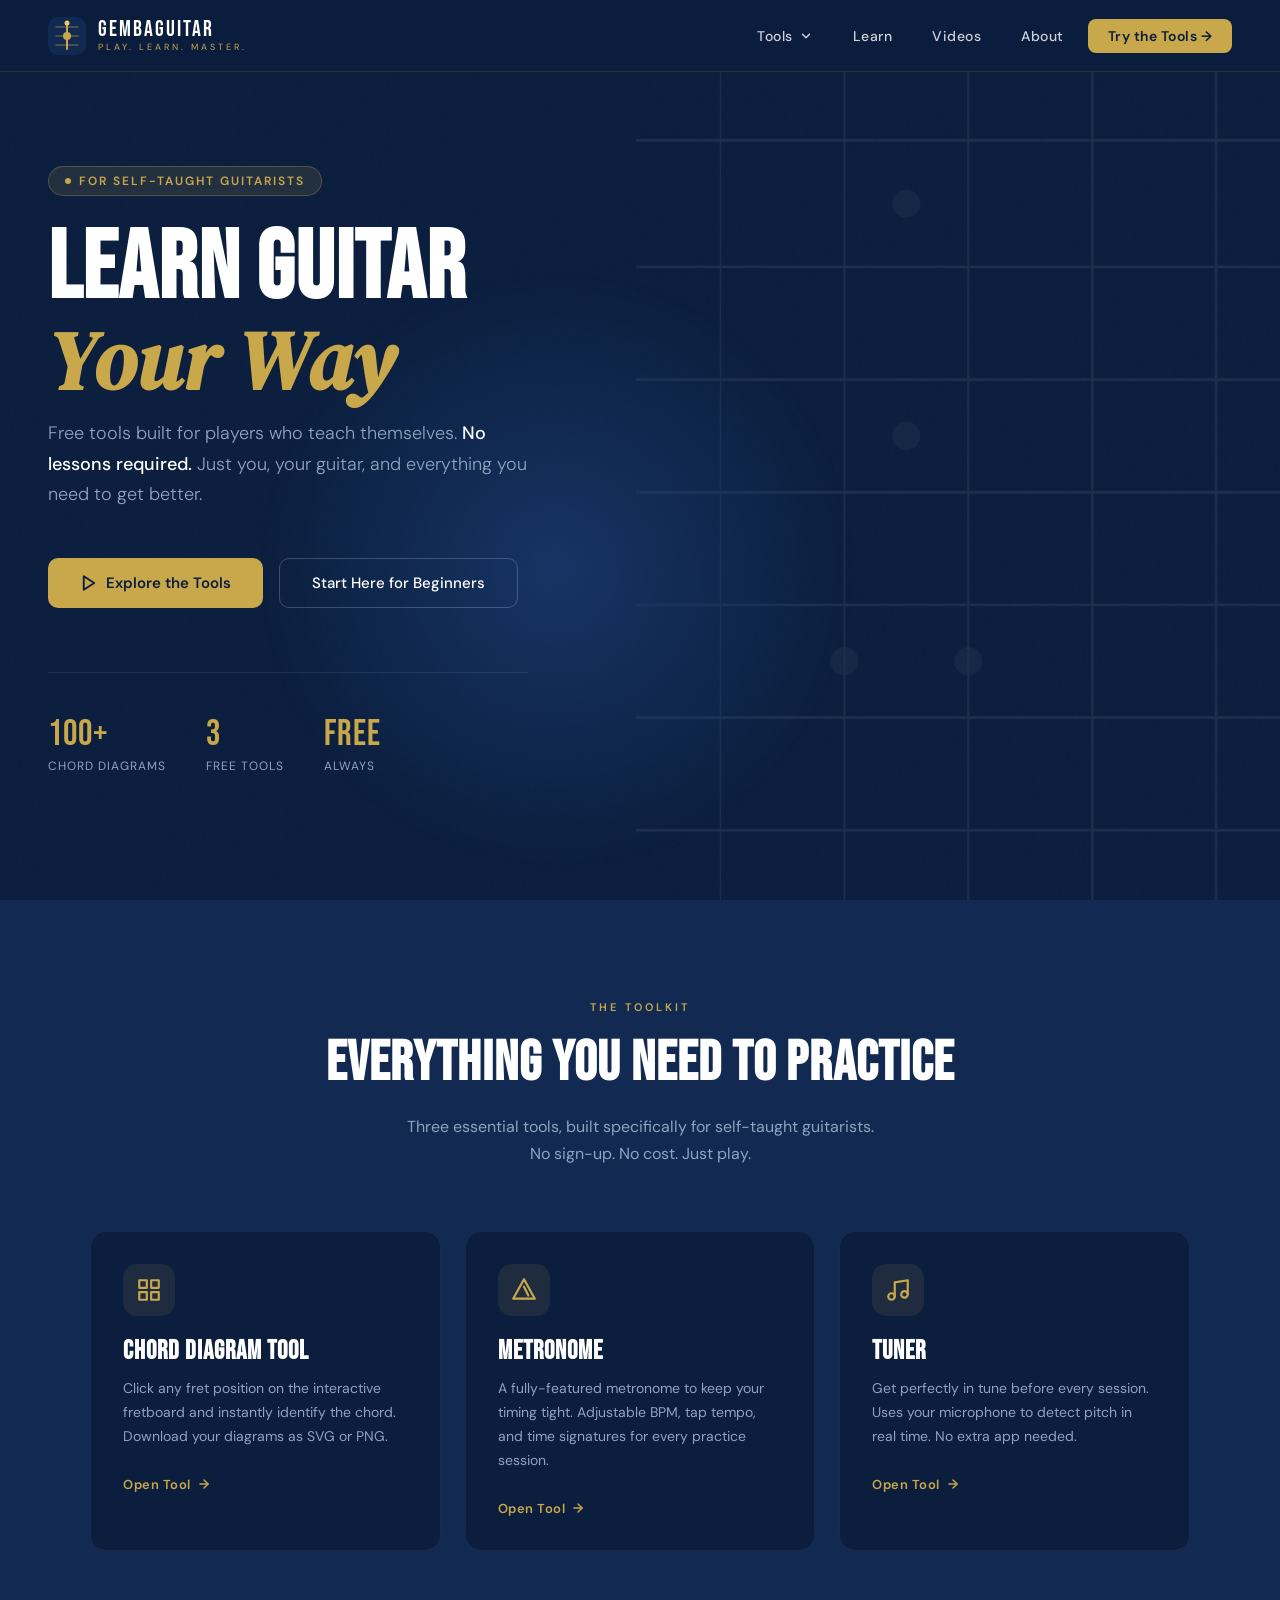
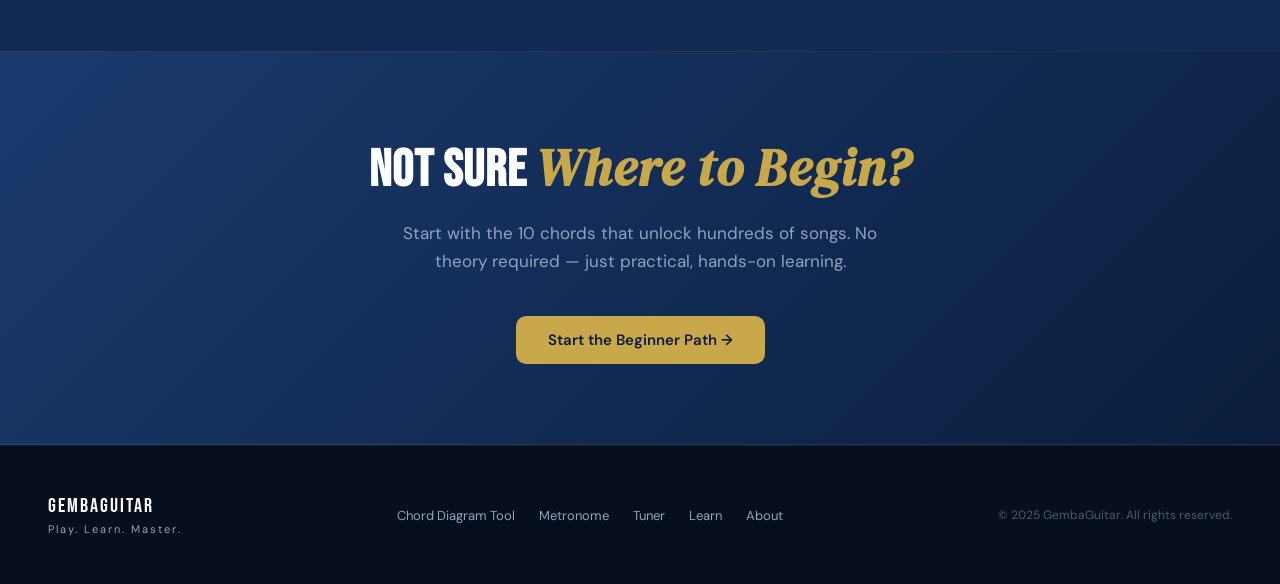
==== index.html @ 7a7f2a83 "replaced chord generator with chord diagram tool verbiage" ====
<!DOCTYPE html>
<html lang="en">
<head>
  <meta charset="UTF-8" />
  <meta name="viewport" content="width=device-width, initial-scale=1.0"/>
  <meta name="description" content="Free guitar tools for self-taught guitarists. Chord diagram identifier, tuner, metronome, and beginner lessons — all free at GembaGuitar."/>
  <meta name="keywords" content="guitar tools, chord diagram, guitar tuner, guitar metronome, learn guitar, beginner guitar"/>
  <meta property="og:title" content="GembaGuitar — Free Tools for Self-Taught Guitarists"/>
  <meta property="og:description" content="Free chord diagram, tuner, and metronome for self-taught guitarists. No sign-up required."/>
  <meta property="og:url" content="https://gembaguitar.com/"/>
  <meta property="og:type" content="website"/>
  <title>GembaGuitar — Tools for Self-Taught Guitarists</title>
  <link href="https://fonts.googleapis.com/css2?family=Bebas+Neue&family=DM+Sans:wght@300;400;500;600&family=DM+Serif+Display:ital@0;1&display=swap" rel="stylesheet"/>
  <style>
    *, *::before, *::after { box-sizing: border-box; margin: 0; padding: 0; }

    :root {
      --navy:       #0b1e3d;
      --navy-mid:   #122a52;
      --navy-light: #1a3a6e;
      --gold:       #c9a84c;
      --gold-light: #e8c96a;
      --cream:      #f5f0e8;
      --white:      #ffffff;
      --muted:      #8fa3bf;
      --font-display: 'Bebas Neue', sans-serif;
      --font-serif:   'DM Serif Display', serif;
      --font-body:    'DM Sans', sans-serif;
    }

    html { scroll-behavior: smooth; }

    body {
      background: var(--navy);
      color: var(--white);
      font-family: var(--font-body);
      overflow-x: hidden;
    }

    /* ── NOISE TEXTURE OVERLAY ── */
    body::before {
      content: '';
      position: fixed;
      inset: 0;
      background-image: url("data:image/svg+xml,%3Csvg viewBox='0 0 256 256' xmlns='http://www.w3.org/2000/svg'%3E%3Cfilter id='noise'%3E%3CfeTurbulence type='fractalNoise' baseFrequency='0.9' numOctaves='4' stitchTiles='stitch'/%3E%3C/filter%3E%3Crect width='100%25' height='100%25' filter='url(%23noise)' opacity='0.04'/%3E%3C/svg%3E");
      pointer-events: none;
      z-index: 0;
      opacity: 0.4;
    }

    /* ── NAVBAR ── */
    nav {
      position: fixed;
      top: 0; left: 0; right: 0;
      z-index: 100;
      display: flex;
      align-items: center;
      justify-content: space-between;
      padding: 0 48px;
      height: 72px;
      background: rgba(11, 30, 61, 0.92);
      backdrop-filter: blur(12px);
      border-bottom: 1px solid rgba(201, 168, 76, 0.15);
    }

    .logo {
      display: flex;
      align-items: center;
      gap: 12px;
      text-decoration: none;
    }

    /* SVG LOGO MARK — tuning fork + string */
    .logo-mark {
      width: 38px;
      height: 38px;
      flex-shrink: 0;
    }

    .logo-text {
      display: flex;
      flex-direction: column;
      line-height: 1;
    }

    .logo-text span:first-child {
      font-family: var(--font-display);
      font-size: 22px;
      letter-spacing: 2px;
      color: var(--white);
    }

    .logo-text span:last-child {
      font-family: var(--font-body);
      font-size: 9px;
      letter-spacing: 3px;
      text-transform: uppercase;
      color: var(--gold);
      margin-top: 2px;
    }

    .nav-links {
      display: flex;
      align-items: center;
      gap: 8px;
      list-style: none;
    }

    .nav-links > li {
      position: relative;
    }

    .nav-links > li > a,
    .nav-links > li > button {
      background: none;
      border: none;
      color: rgba(255,255,255,0.8);
      font-family: var(--font-body);
      font-size: 14px;
      font-weight: 500;
      letter-spacing: 0.5px;
      padding: 8px 16px;
      cursor: pointer;
      text-decoration: none;
      display: flex;
      align-items: center;
      gap: 6px;
      border-radius: 6px;
      transition: color 0.2s, background 0.2s;
    }

    .nav-links > li > a:hover,
    .nav-links > li > button:hover {
      color: var(--white);
      background: rgba(255,255,255,0.06);
    }

    .nav-links > li > button .chevron {
      width: 14px;
      height: 14px;
      transition: transform 0.2s;
    }

    .nav-links > li:hover > button .chevron {
      transform: rotate(180deg);
    }

    /* DROPDOWN */
    .dropdown {
      position: absolute;
      top: calc(100% + 8px);
      left: 50%;
      transform: translateX(-50%);
      background: var(--navy-mid);
      border: 1px solid rgba(201, 168, 76, 0.2);
      border-radius: 12px;
      padding: 8px;
      min-width: 200px;
      opacity: 0;
      pointer-events: none;
      transform: translateX(-50%) translateY(-8px);
      transition: opacity 0.2s, transform 0.2s;
      box-shadow: 0 20px 40px rgba(0,0,0,0.4);
    }

    .nav-links > li:hover .dropdown {
      opacity: 1;
      pointer-events: all;
      transform: translateX(-50%) translateY(0);
    }

    .dropdown a {
      display: flex;
      align-items: center;
      gap: 12px;
      padding: 10px 14px;
      color: rgba(255,255,255,0.75);
      text-decoration: none;
      font-size: 14px;
      border-radius: 8px;
      transition: background 0.15s, color 0.15s;
    }

    .dropdown a:hover {
      background: rgba(201, 168, 76, 0.1);
      color: var(--gold-light);
    }

    .dropdown-icon {
      width: 32px;
      height: 32px;
      background: rgba(201, 168, 76, 0.12);
      border-radius: 8px;
      display: flex;
      align-items: center;
      justify-content: center;
      flex-shrink: 0;
    }

    .dropdown-icon svg {
      width: 16px;
      height: 16px;
      stroke: var(--gold);
    }

    .dropdown-label {
      display: flex;
      flex-direction: column;
    }

    .dropdown-label strong {
      font-weight: 600;
      color: var(--white);
      font-size: 13px;
    }

    .dropdown-label span {
      font-size: 11px;
      color: var(--muted);
      margin-top: 1px;
    }

    .nav-cta {
      background: var(--gold) !important;
      color: var(--navy) !important;
      font-weight: 600 !important;
      padding: 8px 20px !important;
      border-radius: 8px !important;
      border: none;
      transition: background 0.2s !important;
    }

    .nav-cta:hover {
      background: var(--gold-light) !important;
    }

    /* HAMBURGER */
    .hamburger {
      display: none;
      flex-direction: column;
      gap: 5px;
      background: none;
      border: none;
      cursor: pointer;
      padding: 8px;
    }

    .hamburger span {
      display: block;
      width: 24px;
      height: 2px;
      background: var(--white);
      border-radius: 2px;
      transition: 0.3s;
    }

    /* ── HERO ── */
    .hero {
      position: relative;
      min-height: 100vh;
      display: flex;
      align-items: center;
      padding: 120px 48px 80px;
      overflow: hidden;
    }

    /* Background guitar fretboard graphic */
    .hero-bg {
      position: absolute;
      right: -60px;
      top: 50%;
      transform: translateY(-50%);
      width: 55%;
      opacity: 0.07;
      pointer-events: none;
    }

    /* Radial glow */
    .hero::after {
      content: '';
      position: absolute;
      top: 30%;
      left: 20%;
      width: 600px;
      height: 600px;
      background: radial-gradient(circle, rgba(26,58,110,0.8) 0%, transparent 70%);
      pointer-events: none;
    }

    .hero-content {
      position: relative;
      z-index: 1;
      max-width: 680px;
    }

    .hero-eyebrow {
      display: inline-flex;
      align-items: center;
      gap: 8px;
      background: rgba(201, 168, 76, 0.12);
      border: 1px solid rgba(201, 168, 76, 0.3);
      border-radius: 100px;
      padding: 6px 16px;
      font-size: 12px;
      font-weight: 600;
      letter-spacing: 2px;
      text-transform: uppercase;
      color: var(--gold);
      margin-bottom: 28px;
      animation: fadeUp 0.6s ease both;
    }

    .hero-eyebrow::before {
      content: '';
      width: 6px;
      height: 6px;
      background: var(--gold);
      border-radius: 50%;
    }

    .hero-title {
      font-family: var(--font-display);
      font-size: clamp(56px, 8vw, 96px);
      line-height: 0.95;
      letter-spacing: 1px;
      color: var(--white);
      margin-bottom: 12px;
      animation: fadeUp 0.6s ease 0.1s both;
    }

    .hero-title em {
      font-family: var(--font-serif);
      font-style: italic;
      color: var(--gold);
      font-size: 0.85em;
    }

    .hero-subtitle {
      font-size: 18px;
      line-height: 1.7;
      color: var(--muted);
      max-width: 480px;
      margin-bottom: 48px;
      font-weight: 300;
      animation: fadeUp 0.6s ease 0.2s both;
    }

    .hero-subtitle strong {
      color: var(--white);
      font-weight: 500;
    }

    .hero-actions {
      display: flex;
      gap: 16px;
      flex-wrap: wrap;
      animation: fadeUp 0.6s ease 0.3s both;
    }

    .btn-primary {
      background: var(--gold);
      color: var(--navy);
      font-family: var(--font-body);
      font-size: 15px;
      font-weight: 600;
      padding: 14px 32px;
      border-radius: 10px;
      border: none;
      cursor: pointer;
      text-decoration: none;
      display: inline-flex;
      align-items: center;
      gap: 8px;
      transition: background 0.2s, transform 0.2s;
    }

    .btn-primary:hover {
      background: var(--gold-light);
      transform: translateY(-2px);
    }

    .btn-secondary {
      background: transparent;
      color: var(--white);
      font-family: var(--font-body);
      font-size: 15px;
      font-weight: 500;
      padding: 14px 32px;
      border-radius: 10px;
      border: 1px solid rgba(255,255,255,0.2);
      cursor: pointer;
      text-decoration: none;
      display: inline-flex;
      align-items: center;
      gap: 8px;
      transition: border-color 0.2s, background 0.2s, transform 0.2s;
    }

    .btn-secondary:hover {
      border-color: rgba(255,255,255,0.5);
      background: rgba(255,255,255,0.05);
      transform: translateY(-2px);
    }

    /* HERO STATS */
    .hero-stats {
      display: flex;
      gap: 40px;
      margin-top: 64px;
      padding-top: 40px;
      border-top: 1px solid rgba(255,255,255,0.08);
      animation: fadeUp 0.6s ease 0.4s both;
    }

    .stat {
      display: flex;
      flex-direction: column;
    }

    .stat-number {
      font-family: var(--font-display);
      font-size: 36px;
      color: var(--gold);
      letter-spacing: 1px;
    }

    .stat-label {
      font-size: 12px;
      color: var(--muted);
      letter-spacing: 1px;
      text-transform: uppercase;
      margin-top: 2px;
    }

    /* ── TOOLS SECTION ── */
    .tools-section {
      position: relative;
      z-index: 1;
      padding: 100px 48px;
      background: var(--navy-mid);
    }

    .section-header {
      text-align: center;
      margin-bottom: 64px;
    }

    .section-tag {
      font-size: 11px;
      font-weight: 600;
      letter-spacing: 3px;
      text-transform: uppercase;
      color: var(--gold);
      margin-bottom: 16px;
    }

    .section-title {
      font-family: var(--font-display);
      font-size: clamp(36px, 5vw, 56px);
      letter-spacing: 1px;
      margin-bottom: 16px;
    }

    .section-desc {
      font-size: 16px;
      color: var(--muted);
      max-width: 480px;
      margin: 0 auto;
      line-height: 1.7;
    }

    .tools-grid {
      display: grid;
      grid-template-columns: repeat(auto-fit, minmax(280px, 1fr));
      gap: 24px;
      max-width: 1100px;
      margin: 0 auto;
    }

    .tool-card {
      background: var(--navy);
      border: 1px solid rgba(255,255,255,0.06);
      border-radius: 16px;
      padding: 32px;
      text-decoration: none;
      color: var(--white);
      transition: transform 0.25s, border-color 0.25s, box-shadow 0.25s;
      position: relative;
      overflow: hidden;
    }

    .tool-card::before {
      content: '';
      position: absolute;
      top: 0; left: 0; right: 0;
      height: 2px;
      background: linear-gradient(90deg, var(--gold), transparent);
      opacity: 0;
      transition: opacity 0.25s;
    }

    .tool-card:hover {
      transform: translateY(-6px);
      border-color: rgba(201, 168, 76, 0.25);
      box-shadow: 0 24px 48px rgba(0,0,0,0.3);
    }

    .tool-card:hover::before {
      opacity: 1;
    }

    .tool-icon {
      width: 52px;
      height: 52px;
      background: rgba(201, 168, 76, 0.1);
      border-radius: 14px;
      display: flex;
      align-items: center;
      justify-content: center;
      margin-bottom: 20px;
    }

    .tool-icon svg {
      width: 26px;
      height: 26px;
      stroke: var(--gold);
    }

    .tool-card h3 {
      font-family: var(--font-display);
      font-size: 26px;
      letter-spacing: 1px;
      margin-bottom: 10px;
    }

    .tool-card p {
      font-size: 14px;
      color: var(--muted);
      line-height: 1.7;
      margin-bottom: 24px;
    }

    .tool-link {
      display: inline-flex;
      align-items: center;
      gap: 6px;
      font-size: 13px;
      font-weight: 600;
      color: var(--gold);
      letter-spacing: 0.5px;
    }

    .tool-link svg {
      width: 14px;
      height: 14px;
      stroke: var(--gold);
      transition: transform 0.2s;
    }

    .tool-card:hover .tool-link svg {
      transform: translateX(4px);
    }

    /* ── START HERE BANNER ── */
    .start-here {
      position: relative;
      z-index: 1;
      padding: 80px 48px;
      background: linear-gradient(135deg, var(--navy-light) 0%, var(--navy) 100%);
      border-top: 1px solid rgba(201, 168, 76, 0.1);
      border-bottom: 1px solid rgba(201, 168, 76, 0.1);
      text-align: center;
    }

    .start-here h2 {
      font-family: var(--font-display);
      font-size: clamp(36px, 5vw, 52px);
      letter-spacing: 1px;
      margin-bottom: 16px;
    }

    .start-here h2 em {
      font-family: var(--font-serif);
      font-style: italic;
      color: var(--gold);
    }

    .start-here p {
      font-size: 17px;
      color: var(--muted);
      max-width: 500px;
      margin: 0 auto 40px;
      line-height: 1.7;
    }

    /* ── FOOTER ── */
    footer {
      position: relative;
      z-index: 1;
      background: #070f1e;
      padding: 48px;
      display: flex;
      align-items: center;
      justify-content: space-between;
      flex-wrap: wrap;
      gap: 24px;
      border-top: 1px solid rgba(255,255,255,0.05);
    }

    .footer-logo span:first-child {
      font-family: var(--font-display);
      font-size: 20px;
      letter-spacing: 2px;
      color: var(--white);
    }

    .footer-logo span:last-child {
      display: block;
      font-size: 11px;
      color: var(--muted);
      letter-spacing: 2px;
      margin-top: 4px;
    }

    .footer-links {
      display: flex;
      gap: 24px;
      flex-wrap: wrap;
    }

    .footer-links a {
      color: var(--muted);
      text-decoration: none;
      font-size: 13px;
      transition: color 0.2s;
    }

    .footer-links a:hover {
      color: var(--gold);
    }

    .footer-copy {
      font-size: 12px;
      color: rgba(143, 163, 191, 0.5);
    }

    /* ── ANIMATIONS ── */
    @keyframes fadeUp {
      from { opacity: 0; transform: translateY(24px); }
      to   { opacity: 1; transform: translateY(0); }
    }

    /* ── MOBILE ── */
    @media (max-width: 768px) {
      nav { padding: 0 20px; }

      .nav-links { display: none; }
      .hamburger { display: flex; }

      .hero { padding: 100px 24px 60px; }
      .hero-stats { gap: 24px; }

      .tools-section { padding: 64px 24px; }
      .start-here { padding: 60px 24px; }
      footer { padding: 40px 24px; flex-direction: column; align-items: flex-start; }
    }
  </style>
</head>
<body>

  <!-- ── NAVBAR ── -->
  <nav>
    <a href="/" class="logo">
      <!-- Logo Mark: stylized G + fret line -->
      <svg class="logo-mark" viewBox="0 0 38 38" fill="none" xmlns="http://www.w3.org/2000/svg">
        <rect width="38" height="38" rx="10" fill="#122a52"/>
        <!-- Fret lines -->
        <line x1="8" y1="10" x2="30" y2="10" stroke="#c9a84c" stroke-width="1.5" stroke-linecap="round" opacity="0.4"/>
        <line x1="8" y1="19" x2="30" y2="19" stroke="#c9a84c" stroke-width="1.5" stroke-linecap="round" opacity="0.4"/>
        <line x1="8" y1="28" x2="30" y2="28" stroke="#c9a84c" stroke-width="1.5" stroke-linecap="round" opacity="0.4"/>
        <!-- String (vertical) -->
        <line x1="19" y1="6" x2="19" y2="32" stroke="#c9a84c" stroke-width="2" stroke-linecap="round"/>
        <!-- Fingering dot -->
        <circle cx="19" cy="19" r="4" fill="#c9a84c"/>
        <!-- Tuner peg -->
        <circle cx="19" cy="6" r="2.5" fill="#e8c96a"/>
      </svg>
      <div class="logo-text">
        <span>GembaGuitar</span>
        <span>Play. Learn. Master.</span>
      </div>
    </a>

    <ul class="nav-links">
      <li>
        <button>
          Tools
          <svg class="chevron" viewBox="0 0 24 24" fill="none" stroke="currentColor" stroke-width="2.5" stroke-linecap="round" stroke-linejoin="round">
            <polyline points="6 9 12 15 18 9"/>
          </svg>
        </button>
        <div class="dropdown">
          <a href="/chord-generator">
            <div class="dropdown-icon">
              <svg viewBox="0 0 24 24" fill="none" stroke-width="2" stroke-linecap="round" stroke-linejoin="round">
                <rect x="3" y="3" width="7" height="7"/><rect x="14" y="3" width="7" height="7"/>
                <rect x="3" y="14" width="7" height="7"/><rect x="14" y="14" width="7" height="7"/>
              </svg>
            </div>
            <div class="dropdown-label">
              <strong>Chord Diagram Tool</strong>
              <span>Visualize any chord</span>
            </div>
          </a>
          <a href="/metronome">
            <div class="dropdown-icon">
              <svg viewBox="0 0 24 24" fill="none" stroke-width="2" stroke-linecap="round" stroke-linejoin="round">
                <polygon points="12 2 2 20 22 20"/><line x1="12" y1="9" x2="16" y2="17"/>
              </svg>
            </div>
            <div class="dropdown-label">
              <strong>Metronome</strong>
              <span>Stay in time</span>
            </div>
          </a>
          <a href="/tuner">
            <div class="dropdown-icon">
              <svg viewBox="0 0 24 24" fill="none" stroke-width="2" stroke-linecap="round" stroke-linejoin="round">
                <path d="M9 18V5l12-2v13"/><circle cx="6" cy="18" r="3"/><circle cx="18" cy="16" r="3"/>
              </svg>
            </div>
            <div class="dropdown-label">
              <strong>Tuner</strong>
              <span>Get in tune fast</span>
            </div>
          </a>
        </div>
      </li>
      <li><a href="/learn">Learn</a></li>
      <li><a href="/videos">Videos</a></li>
      <li><a href="/about">About</a></li>
      <li><a href="/chord-generator" class="nav-cta">Try the Tools →</a></li>
    </ul>

    <button class="hamburger" aria-label="Menu">
      <span></span><span></span><span></span>
    </button>
  </nav>

  <!-- ── HERO ── -->
  <section class="hero">
    <!-- Fretboard SVG background -->
    <svg class="hero-bg" viewBox="0 0 500 800" fill="none" xmlns="http://www.w3.org/2000/svg">
      <!-- Strings -->
      <line x1="60"  y1="0" x2="60"  y2="800" stroke="white" stroke-width="1"/>
      <line x1="148" y1="0" x2="148" y2="800" stroke="white" stroke-width="1.2"/>
      <line x1="236" y1="0" x2="236" y2="800" stroke="white" stroke-width="1.5"/>
      <line x1="324" y1="0" x2="324" y2="800" stroke="white" stroke-width="1.8"/>
      <line x1="412" y1="0" x2="412" y2="800" stroke="white" stroke-width="2"/>
      <line x1="480" y1="0" x2="480" y2="800" stroke="white" stroke-width="2.2"/>
      <!-- Frets -->
      <line x1="0" y1="80"  x2="500" y2="80"  stroke="white" stroke-width="3"/>
      <line x1="0" y1="180" x2="500" y2="180" stroke="white" stroke-width="2"/>
      <line x1="0" y1="270" x2="500" y2="270" stroke="white" stroke-width="2"/>
      <line x1="0" y1="350" x2="500" y2="350" stroke="white" stroke-width="2"/>
      <line x1="0" y1="430" x2="500" y2="430" stroke="white" stroke-width="2"/>
      <line x1="0" y1="510" x2="500" y2="510" stroke="white" stroke-width="2"/>
      <line x1="0" y1="590" x2="500" y2="590" stroke="white" stroke-width="2"/>
      <line x1="0" y1="670" x2="500" y2="670" stroke="white" stroke-width="2"/>
      <!-- Fret markers -->
      <circle cx="192" cy="225" r="10" fill="white" opacity="0.6"/>
      <circle cx="192" cy="390" r="10" fill="white" opacity="0.6"/>
      <circle cx="148" cy="550" r="10" fill="white" opacity="0.6"/>
      <circle cx="236" cy="550" r="10" fill="white" opacity="0.6"/>
    </svg>

    <div class="hero-content">
      <div class="hero-eyebrow">For Self-Taught Guitarists</div>
      <h1 class="hero-title">
        Learn Guitar<br/>
        <em>Your Way</em>
      </h1>
      <p class="hero-subtitle">
        Free tools built for players who teach themselves.
        <strong>No lessons required.</strong> Just you, your guitar, and everything you need to get better.
      </p>
      <div class="hero-actions">
        <a href="/chord-generator" class="btn-primary">
          <svg width="18" height="18" viewBox="0 0 24 24" fill="none" stroke="currentColor" stroke-width="2.5" stroke-linecap="round" stroke-linejoin="round">
            <polygon points="5 3 19 12 5 21 5 3"/>
          </svg>
          Explore the Tools
        </a>
        <a href="/learn" class="btn-secondary">
          Start Here for Beginners
        </a>
      </div>
      <div class="hero-stats">
        <div class="stat">
          <span class="stat-number">100+</span>
          <span class="stat-label">Chord Diagrams</span>
        </div>
        <div class="stat">
          <span class="stat-number">3</span>
          <span class="stat-label">Free Tools</span>
        </div>
        <div class="stat">
          <span class="stat-number">Free</span>
          <span class="stat-label">Always</span>
        </div>
      </div>
    </div>
  </section>

  <!-- ── TOOLS ── -->
  <section class="tools-section">
    <div class="section-header">
      <p class="section-tag">The Toolkit</p>
      <h2 class="section-title">Everything You Need to Practice</h2>
      <p class="section-desc">Three essential tools, built specifically for self-taught guitarists. No sign-up. No cost. Just play.</p>
    </div>
    <div class="tools-grid">

      <a href="/chord-generator" class="tool-card">
        <div class="tool-icon">
          <svg viewBox="0 0 24 24" fill="none" stroke-width="2" stroke-linecap="round" stroke-linejoin="round">
            <rect x="3" y="3" width="7" height="7"/><rect x="14" y="3" width="7" height="7"/>
            <rect x="3" y="14" width="7" height="7"/><rect x="14" y="14" width="7" height="7"/>
          </svg>
        </div>
        <h3>Chord Diagram Tool</h3>
        <p>Click any fret position on the interactive fretboard and instantly identify the chord. Download your diagrams as SVG or PNG.</p>
        <span class="tool-link">
          Open Tool
          <svg viewBox="0 0 24 24" fill="none" stroke-width="2.5" stroke-linecap="round" stroke-linejoin="round">
            <line x1="5" y1="12" x2="19" y2="12"/><polyline points="12 5 19 12 12 19"/>
          </svg>
        </span>
      </a>

      <a href="/metronome" class="tool-card">
        <div class="tool-icon">
          <svg viewBox="0 0 24 24" fill="none" stroke-width="2" stroke-linecap="round" stroke-linejoin="round">
            <polygon points="12 2 2 20 22 20"/><line x1="12" y1="9" x2="16" y2="17"/>
          </svg>
        </div>
        <h3>Metronome</h3>
        <p>A fully-featured metronome to keep your timing tight. Adjustable BPM, tap tempo, and time signatures for every practice session.</p>
        <span class="tool-link">
          Open Tool
          <svg viewBox="0 0 24 24" fill="none" stroke-width="2.5" stroke-linecap="round" stroke-linejoin="round">
            <line x1="5" y1="12" x2="19" y2="12"/><polyline points="12 5 19 12 12 19"/>
          </svg>
        </span>
      </a>

      <a href="/tuner" class="tool-card">
        <div class="tool-icon">
          <svg viewBox="0 0 24 24" fill="none" stroke-width="2" stroke-linecap="round" stroke-linejoin="round">
            <path d="M9 18V5l12-2v13"/><circle cx="6" cy="18" r="3"/><circle cx="18" cy="16" r="3"/>
          </svg>
        </div>
        <h3>Tuner</h3>
        <p>Get perfectly in tune before every session. Uses your microphone to detect pitch in real time. No extra app needed.</p>
        <span class="tool-link">
          Open Tool
          <svg viewBox="0 0 24 24" fill="none" stroke-width="2.5" stroke-linecap="round" stroke-linejoin="round">
            <line x1="5" y1="12" x2="19" y2="12"/><polyline points="12 5 19 12 12 19"/>
          </svg>
        </span>
      </a>

    </div>
  </section>

  <!-- ── START HERE BANNER ── -->
  <section class="start-here">
    <h2>Not Sure <em>Where to Begin?</em></h2>
    <p>Start with the 10 chords that unlock hundreds of songs. No theory required — just practical, hands-on learning.</p>
    <a href="/learn" class="btn-primary">Start the Beginner Path →</a>
  </section>

  <!-- ── FOOTER ── -->
  <footer>
    <div class="footer-logo">
      <span>GembaGuitar</span>
      <span>Play. Learn. Master.</span>
    </div>
    <div class="footer-links">
      <a href="/chord-generator">Chord Diagram Tool</a>
      <a href="/metronome">Metronome</a>
      <a href="/tuner">Tuner</a>
      <a href="/learn">Learn</a>
      <a href="/about">About</a>
    </div>
    <span class="footer-copy">© 2025 GembaGuitar. All rights reserved.</span>
  </footer>

</body>
</html>
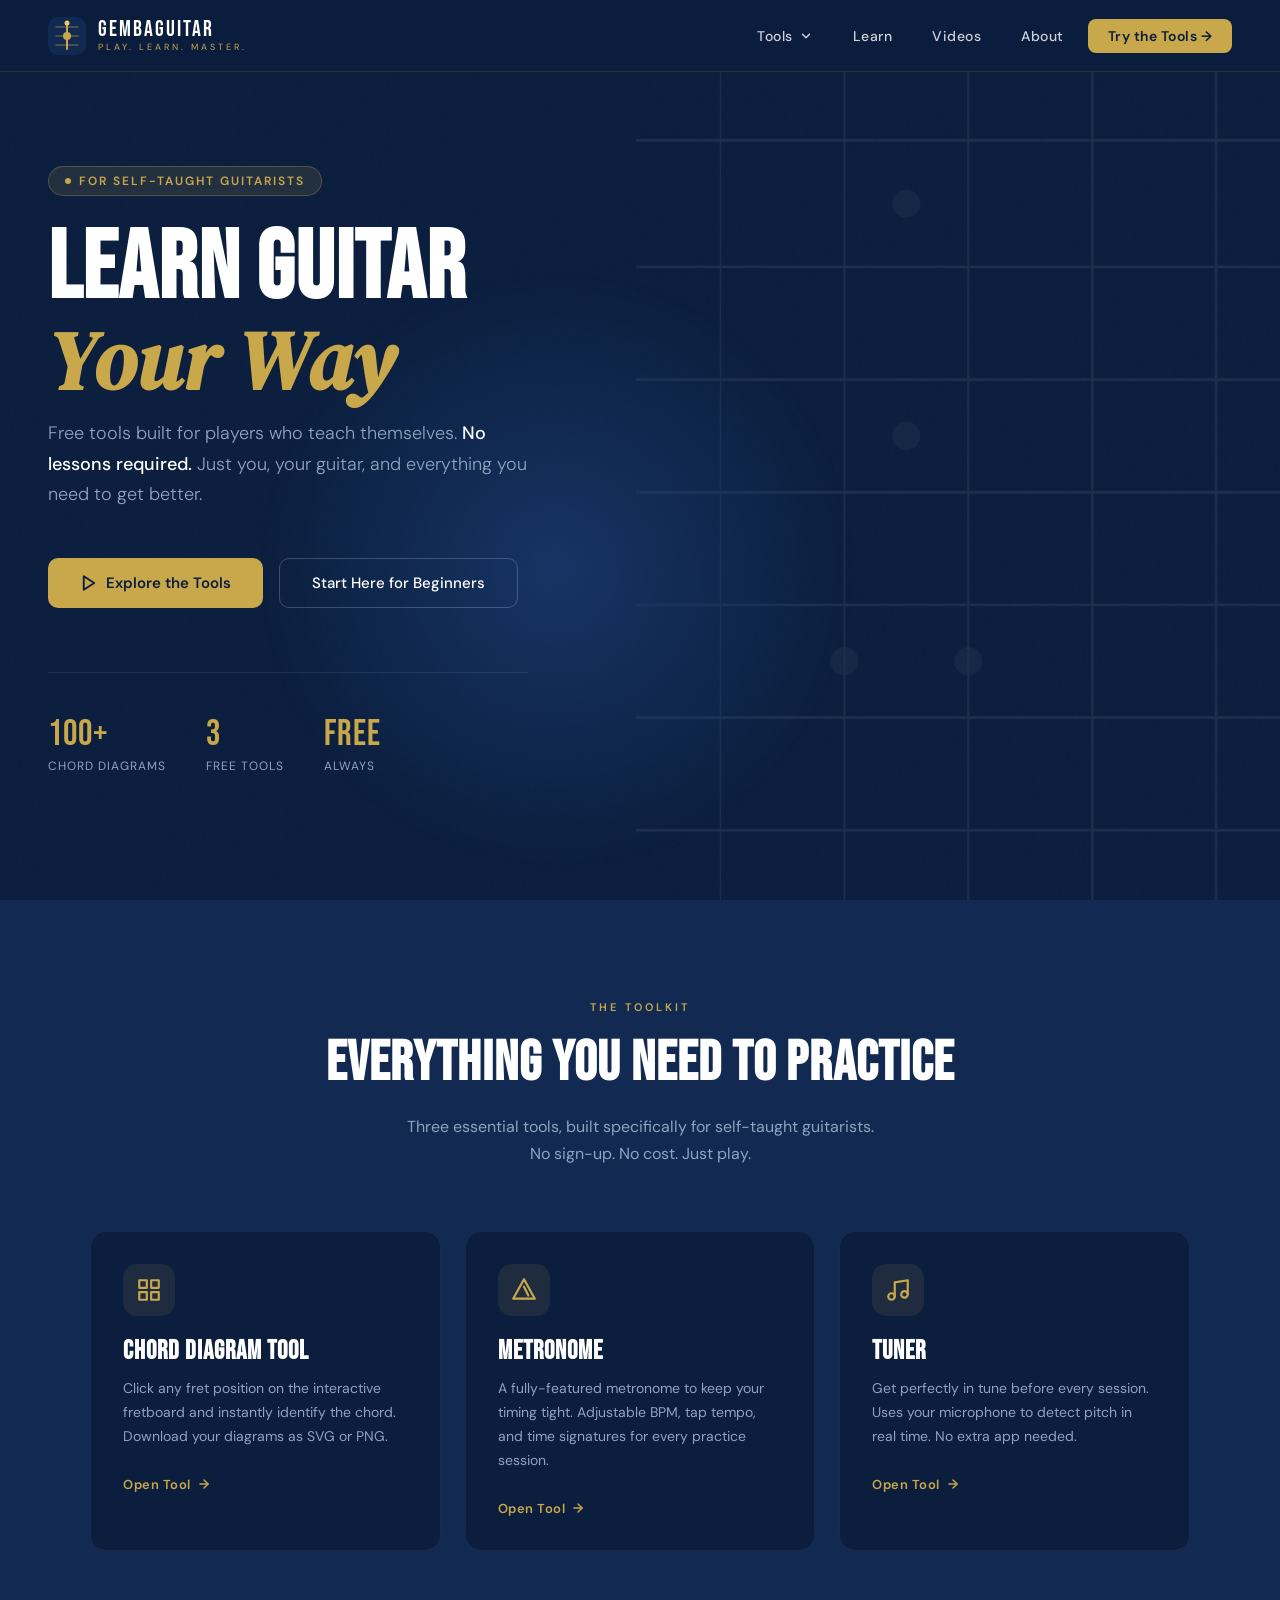
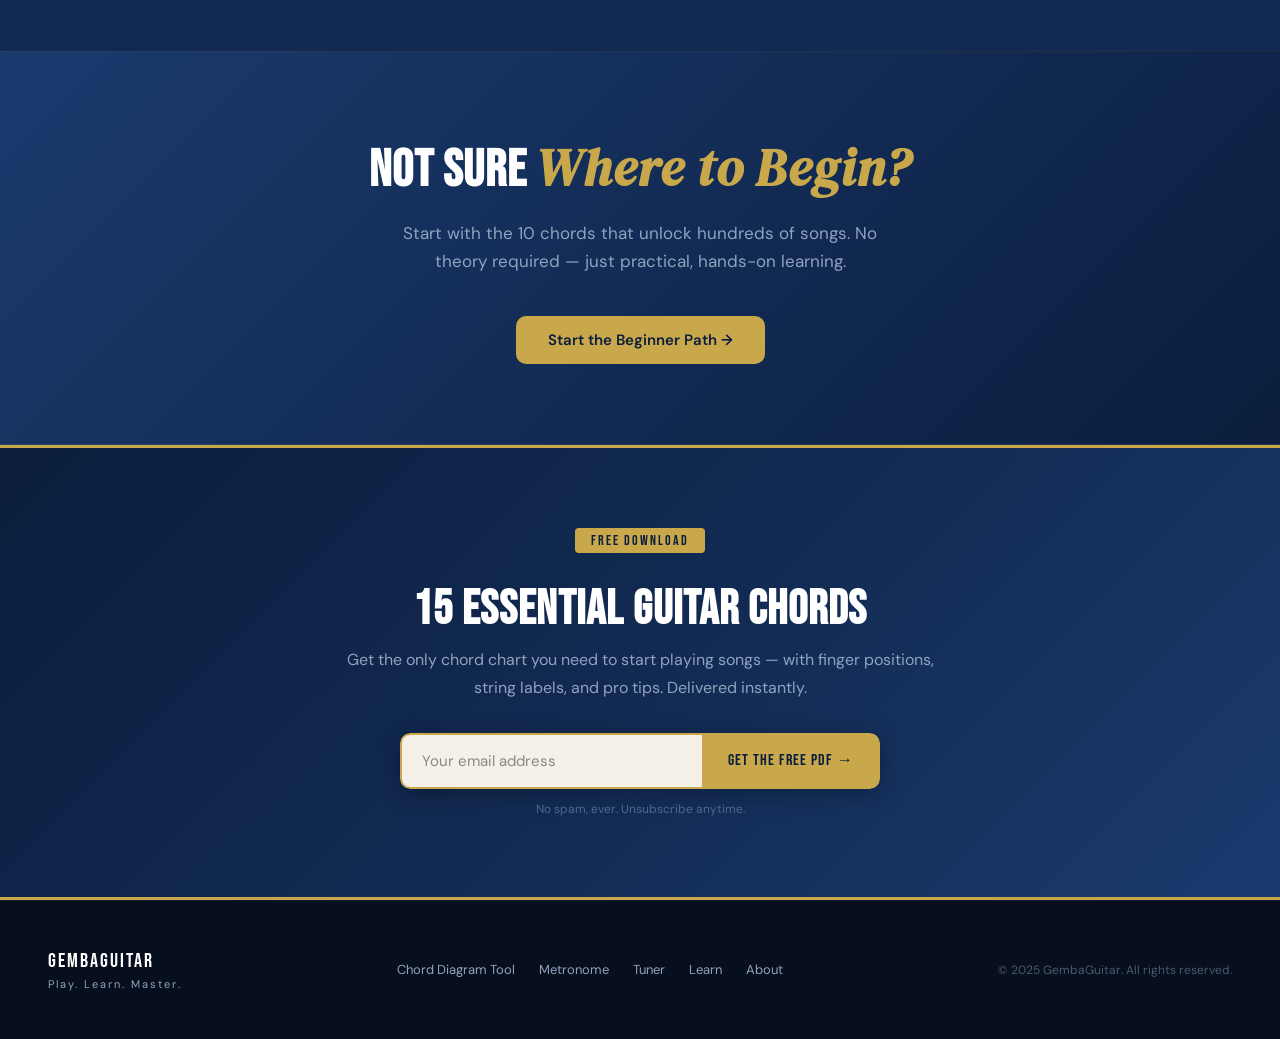
==== commit 553e25f7: "add email capture form and chord PDF lead magnet" ====
--- a/index.html
+++ b/index.html
@@ -650,6 +650,111 @@
       to   { opacity: 1; transform: translateY(0); }
     }
 
+    /* ── EMAIL CAPTURE ── */
+    .email-capture {
+      position: relative;
+      z-index: 1;
+      background: linear-gradient(135deg, var(--navy) 0%, var(--navy-mid) 50%, var(--navy-light) 100%);
+      padding: 80px 48px;
+      text-align: center;
+      border-top: 3px solid var(--gold);
+      border-bottom: 3px solid var(--gold);
+    }
+
+    .email-capture-inner {
+      max-width: 600px;
+      margin: 0 auto;
+    }
+
+    .email-capture-badge {
+      display: inline-block;
+      background: var(--gold);
+      color: var(--navy);
+      font-family: var(--font-display);
+      font-size: 14px;
+      letter-spacing: 2px;
+      padding: 4px 16px;
+      border-radius: 4px;
+      margin-bottom: 20px;
+    }
+
+    .email-capture-content h2 {
+      font-family: var(--font-display);
+      font-size: clamp(32px, 5vw, 48px);
+      color: var(--white);
+      margin: 8px 0;
+      letter-spacing: 1px;
+    }
+
+    .email-capture-content p {
+      font-family: var(--font-body);
+      color: var(--muted);
+      font-size: 16px;
+      line-height: 1.7;
+      margin-bottom: 32px;
+    }
+
+    .email-capture-field {
+      display: flex;
+      max-width: 480px;
+      margin: 0 auto;
+      border-radius: 10px;
+      overflow: hidden;
+      box-shadow: 0 4px 24px rgba(0, 0, 0, 0.3);
+    }
+
+    .email-capture-field input[type="email"] {
+      flex: 1;
+      padding: 16px 20px;
+      border: 2px solid var(--gold);
+      border-right: none;
+      border-radius: 10px 0 0 10px;
+      font-family: var(--font-body);
+      font-size: 15px;
+      background: var(--cream);
+      color: var(--navy);
+      outline: none;
+      transition: border-color 0.2s;
+    }
+
+    .email-capture-field input[type="email"]::placeholder {
+      color: #888;
+    }
+
+    .email-capture-field input[type="email"]:focus {
+      border-color: var(--gold-light);
+    }
+
+    .email-capture-field button {
+      padding: 16px 24px;
+      background: var(--gold);
+      color: var(--navy);
+      border: 2px solid var(--gold);
+      border-radius: 0 10px 10px 0;
+      font-family: var(--font-display);
+      font-size: 16px;
+      letter-spacing: 1px;
+      cursor: pointer;
+      white-space: nowrap;
+      transition: background 0.2s, transform 0.1s;
+    }
+
+    .email-capture-field button:hover {
+      background: var(--gold-light);
+      border-color: var(--gold-light);
+    }
+
+    .email-capture-field button:active {
+      transform: scale(0.98);
+    }
+
+    .email-capture-privacy {
+      font-family: var(--font-body);
+      color: rgba(143, 163, 191, 0.5);
+      font-size: 12px;
+      margin-top: 12px;
+    }
+
     /* ── MOBILE ── */
     @media (max-width: 768px) {
       nav { padding: 0 20px; }
@@ -662,7 +767,25 @@
 
       .tools-section { padding: 64px 24px; }
       .start-here { padding: 60px 24px; }
+      .email-capture { padding: 60px 24px; }
       footer { padding: 40px 24px; flex-direction: column; align-items: flex-start; }
+    }
+
+    @media (max-width: 520px) {
+      .email-capture-field {
+        flex-direction: column;
+        border-radius: 10px;
+      }
+
+      .email-capture-field input[type="email"] {
+        border-right: 2px solid var(--gold);
+        border-radius: 10px 10px 0 0;
+        border-bottom: none;
+      }
+
+      .email-capture-field button {
+        border-radius: 0 0 10px 10px;
+      }
     }
   </style>
 </head>
@@ -880,6 +1003,37 @@
     <a href="/learn" class="btn-primary">Start the Beginner Path →</a>
   </section>
 
+  <!-- ── EMAIL CAPTURE ── -->
+  <section class="email-capture">
+    <div class="email-capture-inner">
+      <div class="email-capture-content">
+        <span class="email-capture-badge">FREE DOWNLOAD</span>
+        <h2>15 Essential Guitar Chords</h2>
+        <p>Get the only chord chart you need to start playing songs — with finger positions, string labels, and pro tips. Delivered instantly.</p>
+      </div>
+      <form
+        name="chord-pdf-signup"
+        method="POST"
+        data-netlify="true"
+        action="/thank-you/"
+        class="email-capture-form"
+      >
+        <input type="hidden" name="form-name" value="chord-pdf-signup" />
+        <div class="email-capture-field">
+          <input
+            type="email"
+            name="email"
+            placeholder="Your email address"
+            required
+            autocomplete="email"
+          />
+          <button type="submit">Get the Free PDF →</button>
+        </div>
+        <p class="email-capture-privacy">No spam, ever. Unsubscribe anytime.</p>
+      </form>
+    </div>
+  </section>
+
   <!-- ── FOOTER ── -->
   <footer>
     <div class="footer-logo">
@@ -897,4 +1051,4 @@
   </footer>
 
 </body>
-</html>
+</html>
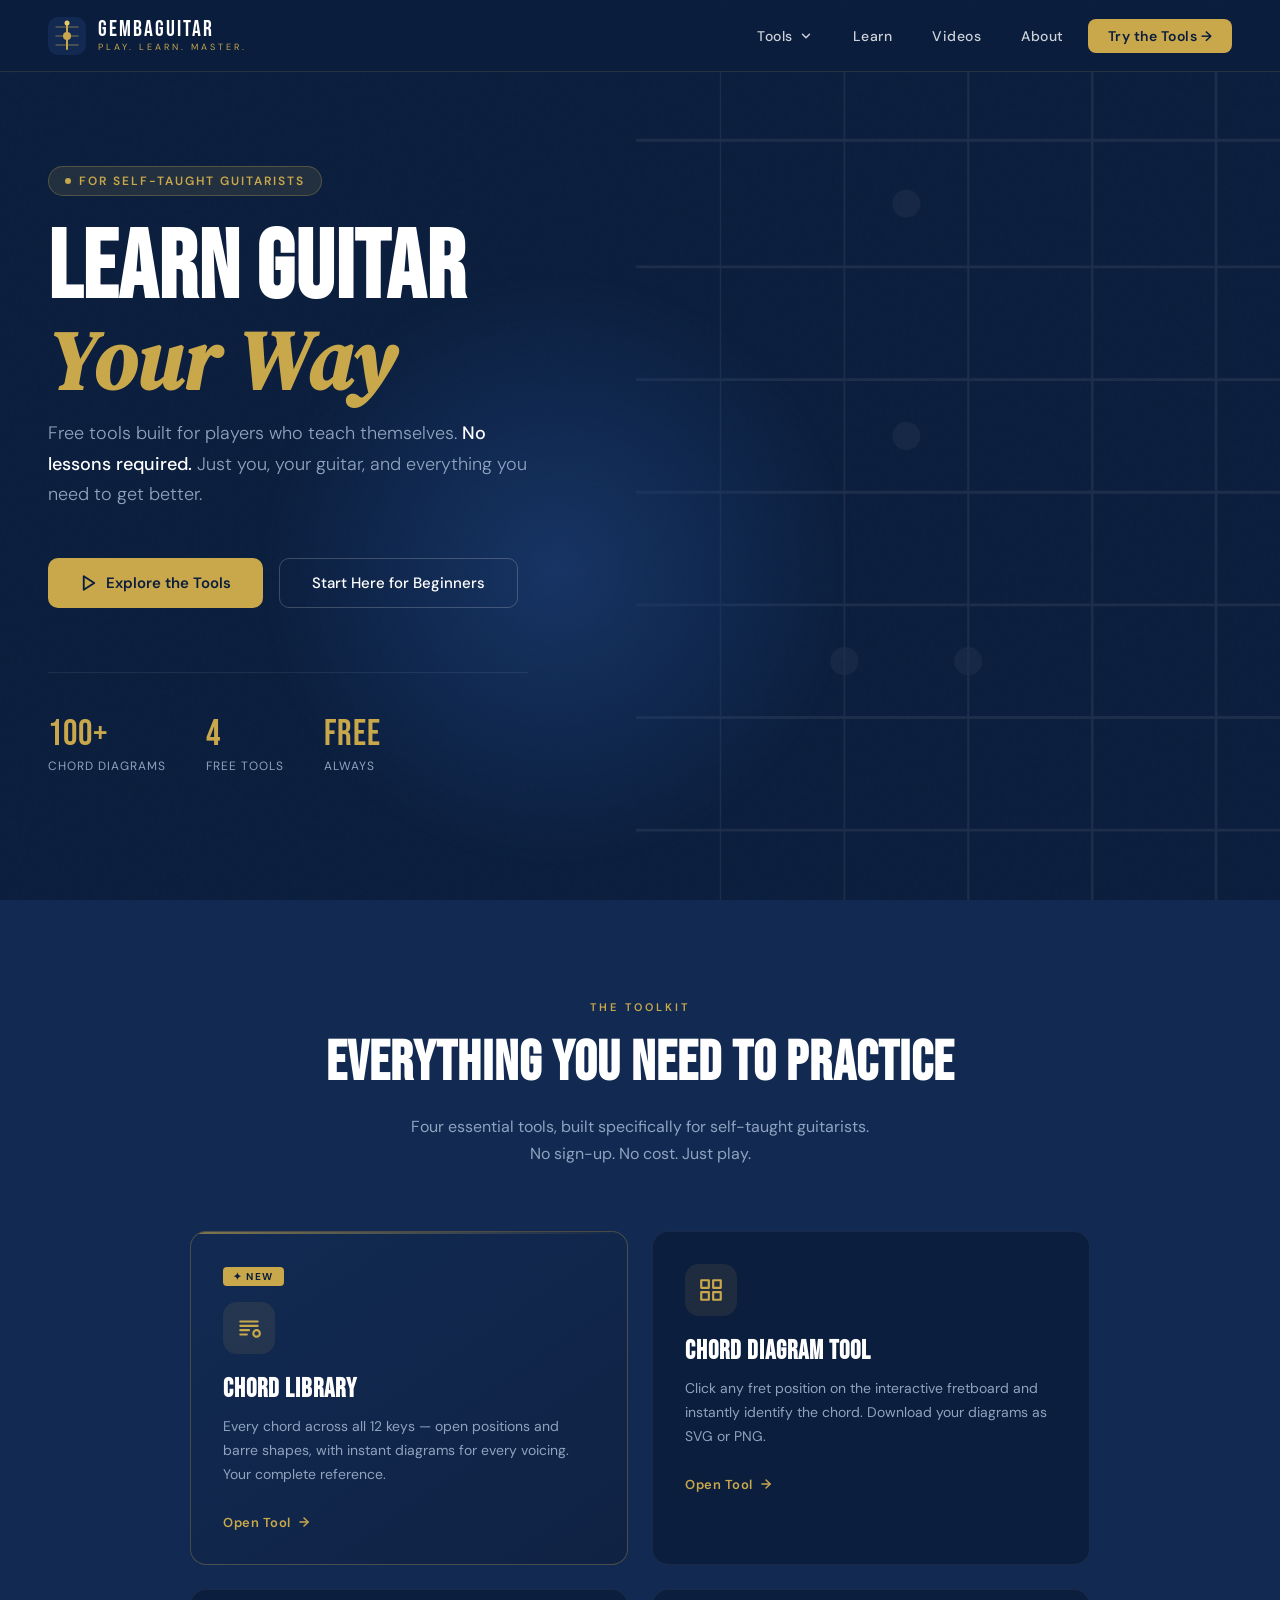
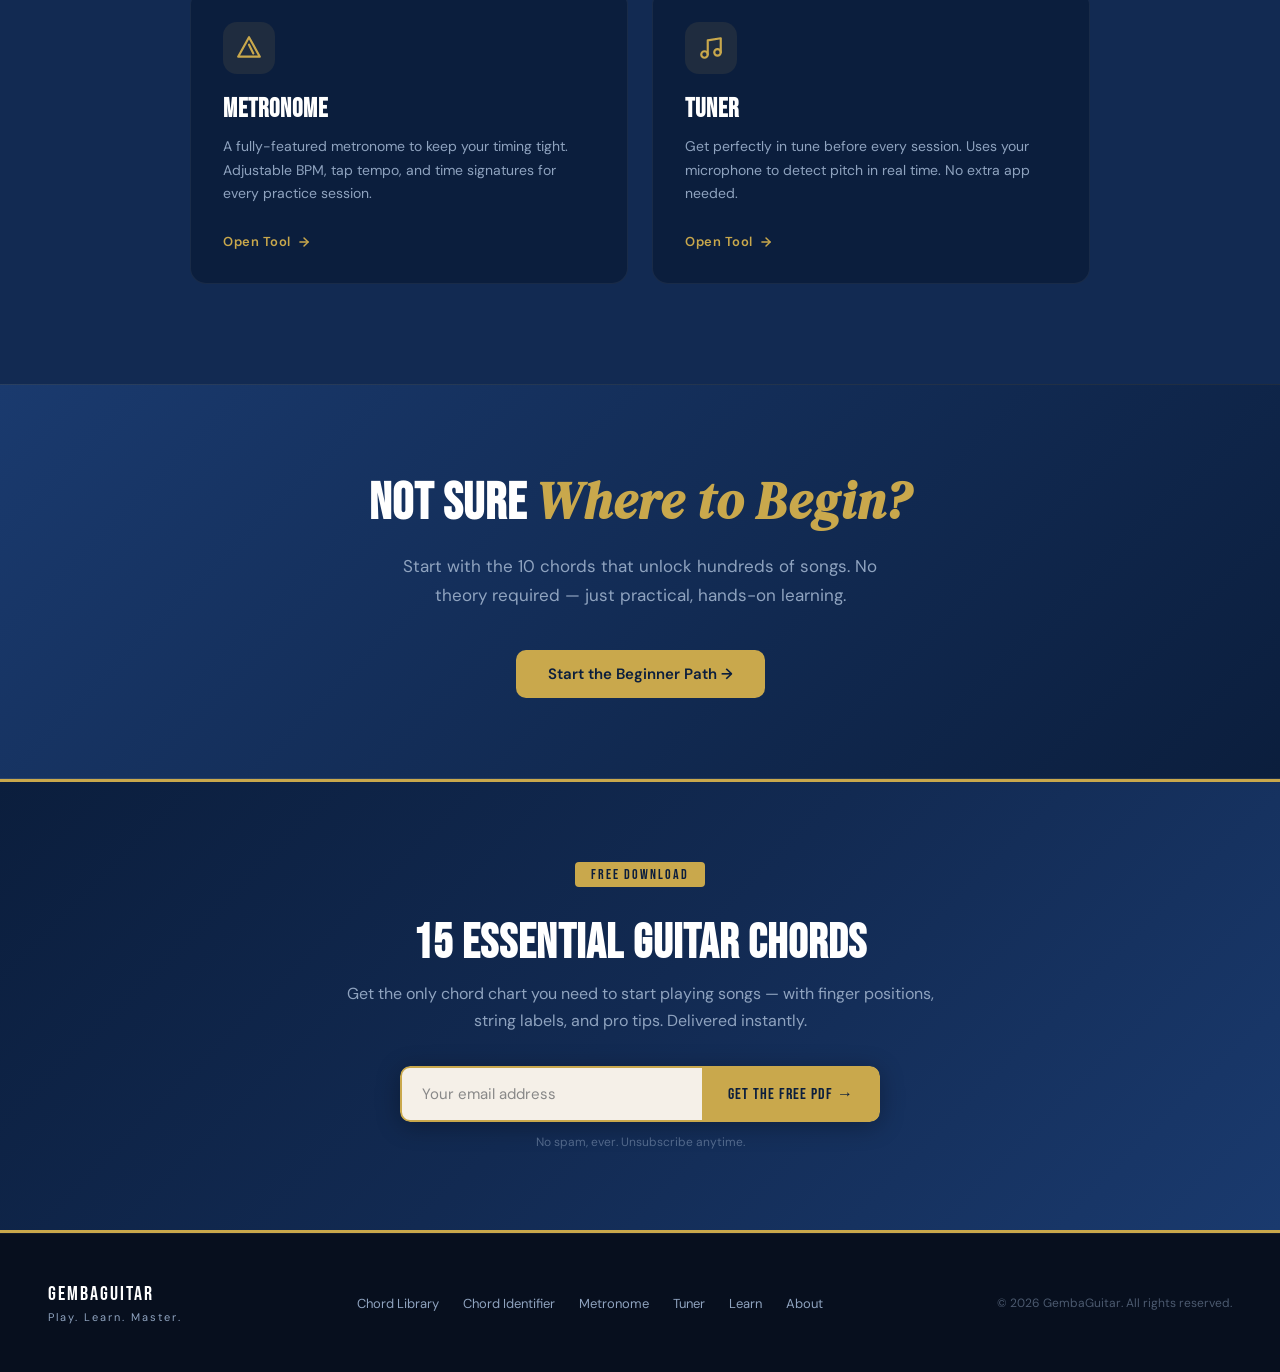
==== commit 0c1b55fc: "Added chord look up and updated site maps. Update homepage with 4 tools now" ====
--- a/index.html
+++ b/index.html
@@ -471,10 +471,14 @@
 
     .tools-grid {
       display: grid;
-      grid-template-columns: repeat(auto-fit, minmax(280px, 1fr));
+      grid-template-columns: repeat(2, 1fr);
       gap: 24px;
-      max-width: 1100px;
+      max-width: 900px;
       margin: 0 auto;
+    }
+
+    @media (max-width: 640px) {
+      .tools-grid { grid-template-columns: 1fr; }
     }
 
     .tool-card {
@@ -559,6 +563,30 @@
 
     .tool-card:hover .tool-link svg {
       transform: translateX(4px);
+    }
+
+    .tool-card-new {
+      border-color: rgba(201,168,76,0.3);
+      background: linear-gradient(145deg, #122a52 0%, #0f2244 100%);
+    }
+
+    .tool-card-new::before {
+      opacity: 0.6;
+    }
+
+    .new-badge {
+      display: inline-flex;
+      align-items: center;
+      gap: 5px;
+      background: var(--gold);
+      color: var(--navy);
+      font-size: 10px;
+      font-weight: 700;
+      letter-spacing: 1.5px;
+      text-transform: uppercase;
+      padding: 3px 10px;
+      border-radius: 4px;
+      margin-bottom: 16px;
     }
 
     /* ── START HERE BANNER ── */
@@ -823,6 +851,17 @@
           </svg>
         </button>
         <div class="dropdown">
+          <a href="/chord-lookup">
+            <div class="dropdown-icon">
+              <svg viewBox="0 0 24 24" fill="none" stroke-width="2" stroke-linecap="round" stroke-linejoin="round">
+                <path d="M4 6h16M4 10h16M4 14h8M4 18h6"/><circle cx="19" cy="17" r="3"/>
+              </svg>
+            </div>
+            <div class="dropdown-label">
+              <strong>Chord Library ✦ New</strong>
+              <span>All 12 keys, 3 voicings each</span>
+            </div>
+          </a>
           <a href="/chord-generator">
             <div class="dropdown-icon">
               <svg viewBox="0 0 24 24" fill="none" stroke-width="2" stroke-linecap="round" stroke-linejoin="round">
@@ -831,8 +870,8 @@
               </svg>
             </div>
             <div class="dropdown-label">
-              <strong>Chord Diagram Tool</strong>
-              <span>Visualize any chord</span>
+              <strong>Chord Identifier</strong>
+              <span>Click frets, name the chord</span>
             </div>
           </a>
           <a href="/metronome">
@@ -924,7 +963,7 @@
           <span class="stat-label">Chord Diagrams</span>
         </div>
         <div class="stat">
-          <span class="stat-number">3</span>
+          <span class="stat-number">4</span>
           <span class="stat-label">Free Tools</span>
         </div>
         <div class="stat">
@@ -940,9 +979,26 @@
     <div class="section-header">
       <p class="section-tag">The Toolkit</p>
       <h2 class="section-title">Everything You Need to Practice</h2>
-      <p class="section-desc">Three essential tools, built specifically for self-taught guitarists. No sign-up. No cost. Just play.</p>
+      <p class="section-desc">Four essential tools, built specifically for self-taught guitarists. No sign-up. No cost. Just play.</p>
     </div>
     <div class="tools-grid">
+
+      <a href="/chord-lookup" class="tool-card tool-card-new">
+        <div class="new-badge">✦ New</div>
+        <div class="tool-icon">
+          <svg viewBox="0 0 24 24" fill="none" stroke-width="2" stroke-linecap="round" stroke-linejoin="round">
+            <path d="M4 6h16M4 10h16M4 14h8M4 18h6"/><circle cx="19" cy="17" r="3"/>
+          </svg>
+        </div>
+        <h3>Chord Library</h3>
+        <p>Every chord across all 12 keys — open positions and barre shapes, with instant diagrams for every voicing. Your complete reference.</p>
+        <span class="tool-link">
+          Open Tool
+          <svg viewBox="0 0 24 24" fill="none" stroke-width="2.5" stroke-linecap="round" stroke-linejoin="round">
+            <line x1="5" y1="12" x2="19" y2="12"/><polyline points="12 5 19 12 12 19"/>
+          </svg>
+        </span>
+      </a>
 
       <a href="/chord-generator" class="tool-card">
         <div class="tool-icon">
@@ -1017,6 +1073,7 @@
         data-netlify="true"
         action="/thank-you/"
         class="email-capture-form"
+        id="pdf-signup-form"
       >
         <input type="hidden" name="form-name" value="chord-pdf-signup" />
         <div class="email-capture-field">
@@ -1027,10 +1084,36 @@
             required
             autocomplete="email"
           />
-          <button type="submit">Get the Free PDF →</button>
+          <button type="submit" id="pdf-signup-btn">Get the Free PDF →</button>
         </div>
         <p class="email-capture-privacy">No spam, ever. Unsubscribe anytime.</p>
       </form>
+      <script>
+        document.getElementById('pdf-signup-form').addEventListener('submit', function(e) {
+          e.preventDefault();
+          var form = this;
+          var btn = document.getElementById('pdf-signup-btn');
+          btn.textContent = 'Sending...';
+          btn.disabled = true;
+          fetch('/', {
+            method: 'POST',
+            headers: { 'Content-Type': 'application/x-www-form-urlencoded' },
+            body: new URLSearchParams(new FormData(form)).toString()
+          }).then(function(res) {
+            if (res.ok) {
+              window.location.href = '/thank-you/';
+            } else {
+              btn.textContent = 'Get the Free PDF →';
+              btn.disabled = false;
+              alert('Something went wrong. Please try again.');
+            }
+          }).catch(function() {
+            btn.textContent = 'Get the Free PDF →';
+            btn.disabled = false;
+            alert('Something went wrong. Please try again.');
+          });
+        });
+      </script>
     </div>
   </section>
 
@@ -1041,13 +1124,14 @@
       <span>Play. Learn. Master.</span>
     </div>
     <div class="footer-links">
-      <a href="/chord-generator">Chord Diagram Tool</a>
+      <a href="/chord-lookup">Chord Library</a>
+      <a href="/chord-generator">Chord Identifier</a>
       <a href="/metronome">Metronome</a>
       <a href="/tuner">Tuner</a>
       <a href="/learn">Learn</a>
       <a href="/about">About</a>
     </div>
-    <span class="footer-copy">© 2025 GembaGuitar. All rights reserved.</span>
+    <span class="footer-copy">© 2026 GembaGuitar. All rights reserved.</span>
   </footer>
 
 </body>
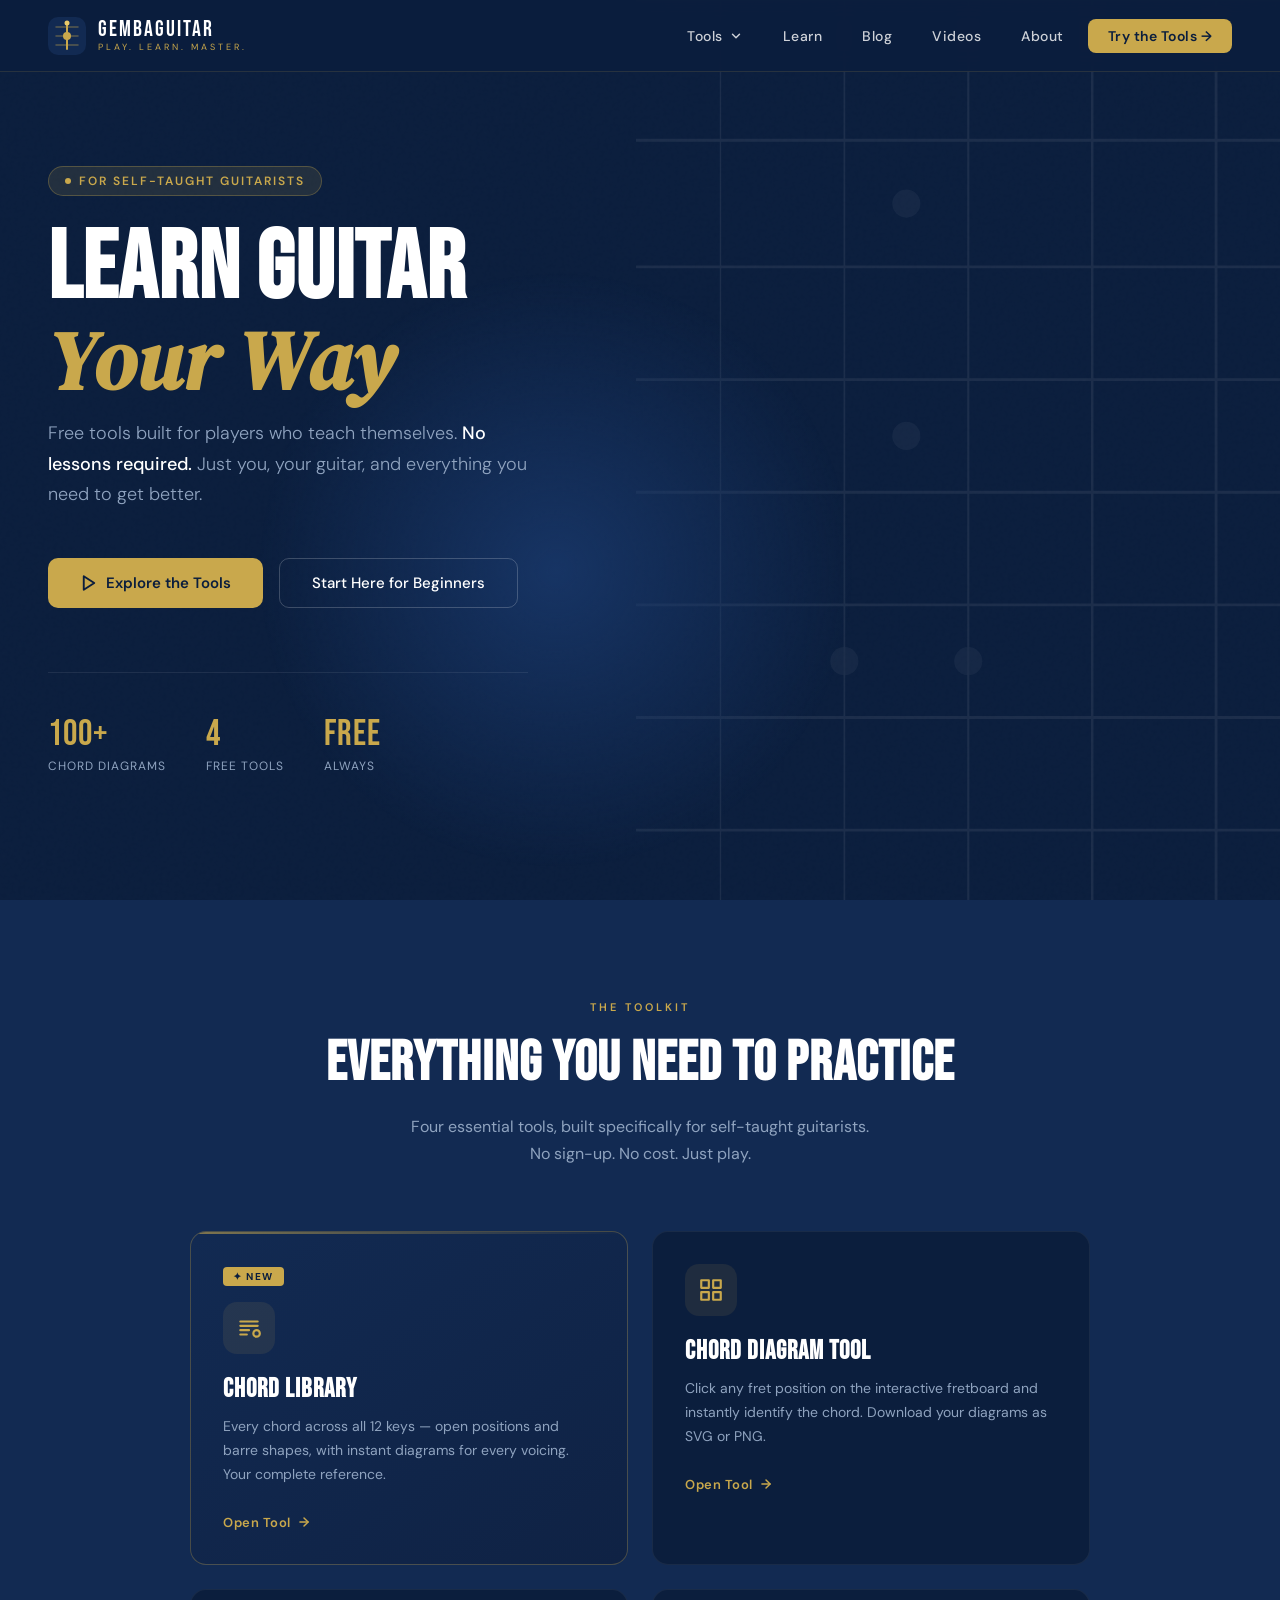
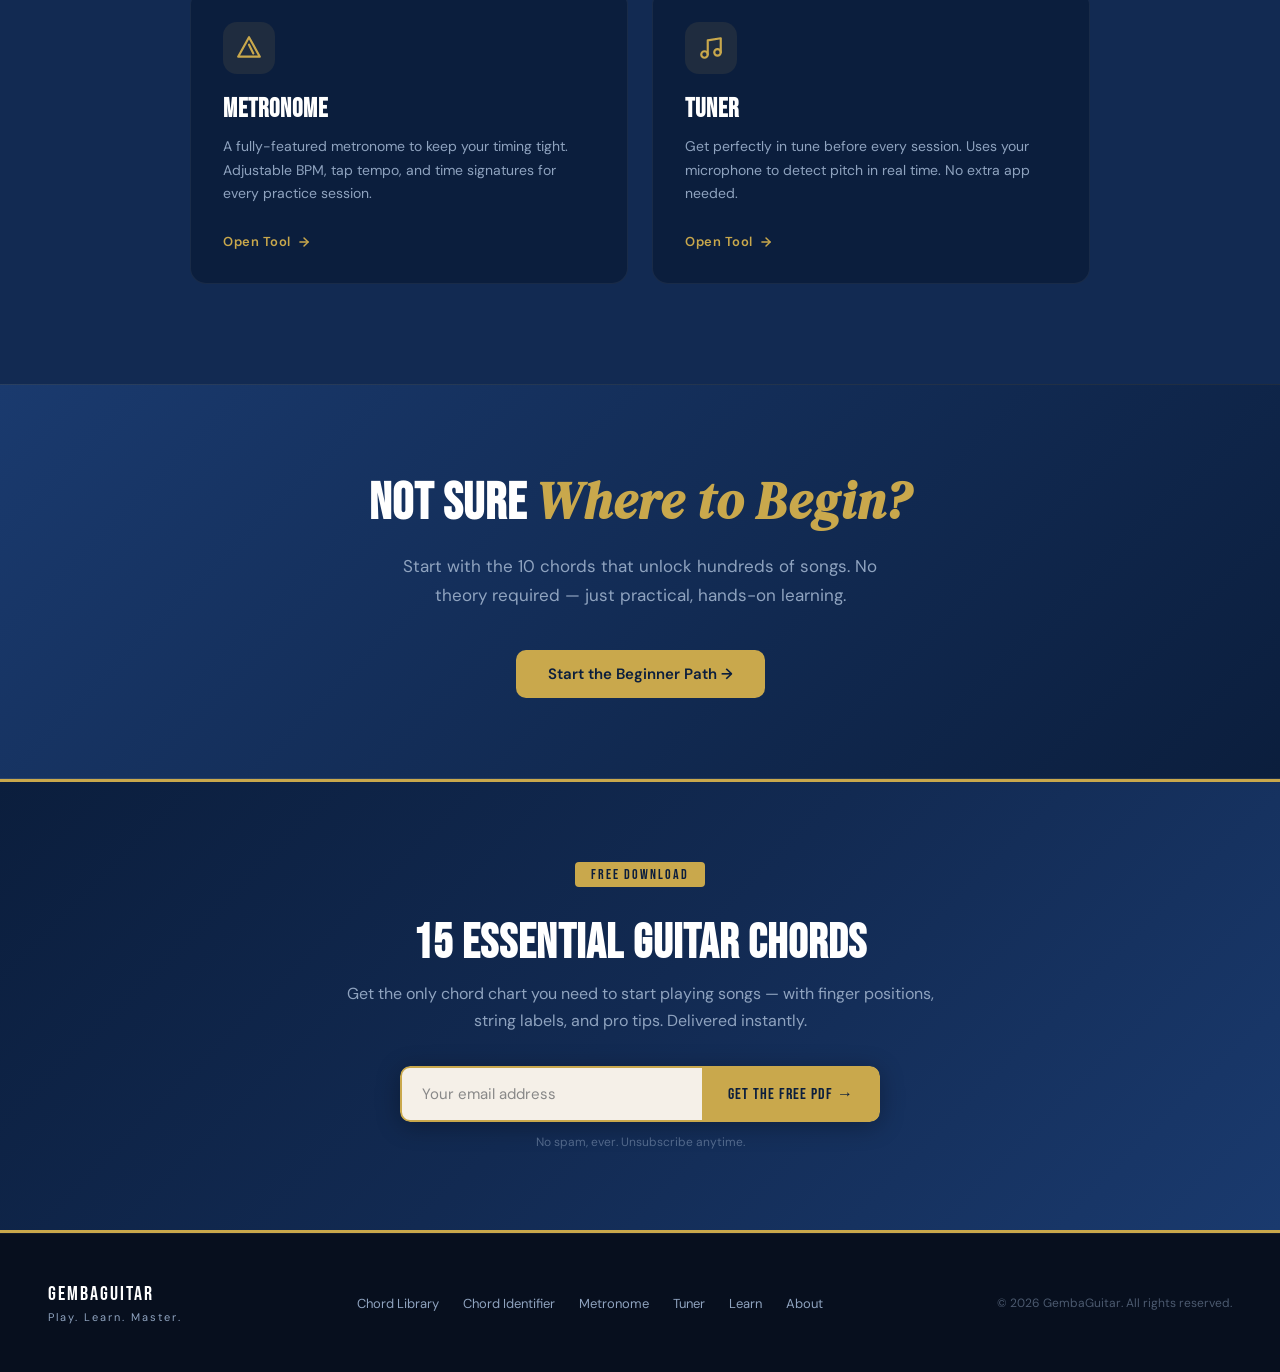
==== commit 1c39ace5: "Added uniform nav bars on all pages. Added blog section and first blog post" ====
--- a/index.html
+++ b/index.html
@@ -148,17 +148,17 @@
     /* DROPDOWN */
     .dropdown {
       position: absolute;
-      top: calc(100% + 8px);
+      top: 100%;
       left: 50%;
-      transform: translateX(-50%);
+      transform: translateX(-50%) translateY(-8px);
       background: var(--navy-mid);
       border: 1px solid rgba(201, 168, 76, 0.2);
       border-radius: 12px;
-      padding: 8px;
-      min-width: 200px;
+      padding: 16px 8px 8px; /* top padding bridges the gap so hover doesn't break */
+      margin-top: 0;
+      min-width: 220px;
       opacity: 0;
       pointer-events: none;
-      transform: translateX(-50%) translateY(-8px);
       transition: opacity 0.2s, transform 0.2s;
       box-shadow: 0 20px 40px rgba(0,0,0,0.4);
     }
@@ -784,6 +784,47 @@
     }
 
     /* ── MOBILE ── */
+    .nav-links.open {
+      display: flex !important;
+      flex-direction: column;
+      position: fixed;
+      top: 72px;
+      left: 0;
+      right: 0;
+      background: rgba(11, 30, 61, 0.98);
+      backdrop-filter: blur(16px);
+      border-bottom: 1px solid rgba(201, 168, 76, 0.15);
+      padding: 12px 20px 20px;
+      gap: 2px;
+      z-index: 99;
+      box-shadow: 0 16px 40px rgba(0,0,0,0.4);
+    }
+
+    /* flatten the Tools dropdown inside mobile menu */
+    .nav-links.open .dropdown {
+      position: static;
+      opacity: 1;
+      pointer-events: all;
+      transform: none;
+      background: rgba(255,255,255,0.04);
+      border: 1px solid rgba(255,255,255,0.06);
+      border-radius: 10px;
+      padding: 6px;
+      margin: 4px 0 6px;
+      box-shadow: none;
+      min-width: unset;
+    }
+
+    .nav-links.open > li > button {
+      width: 100%;
+      justify-content: space-between;
+    }
+
+    /* hamburger → X animation */
+    .hamburger.open span:nth-child(1) { transform: translateY(7px) rotate(45deg); }
+    .hamburger.open span:nth-child(2) { opacity: 0; transform: scaleX(0); }
+    .hamburger.open span:nth-child(3) { transform: translateY(-7px) rotate(-45deg); }
+
     @media (max-width: 768px) {
       nav { padding: 0 20px; }
 
@@ -899,6 +940,7 @@
         </div>
       </li>
       <li><a href="/learn">Learn</a></li>
+      <li><a href="/blog">Blog</a></li>
       <li><a href="/videos">Videos</a></li>
       <li><a href="/about">About</a></li>
       <li><a href="/chord-generator" class="nav-cta">Try the Tools →</a></li>
@@ -1134,5 +1176,37 @@
     <span class="footer-copy">© 2026 GembaGuitar. All rights reserved.</span>
   </footer>
 
+  <script>
+    (function () {
+      const hamburger = document.querySelector('.hamburger');
+      const navLinks  = document.querySelector('.nav-links');
+
+      // Toggle mobile menu open/closed
+      hamburger.addEventListener('click', function (e) {
+        e.stopPropagation();
+        const isOpen = navLinks.classList.toggle('open');
+        hamburger.classList.toggle('open', isOpen);
+        hamburger.setAttribute('aria-expanded', isOpen);
+      });
+
+      // Close menu when clicking outside
+      document.addEventListener('click', function (e) {
+        if (!navLinks.contains(e.target) && !hamburger.contains(e.target)) {
+          navLinks.classList.remove('open');
+          hamburger.classList.remove('open');
+          hamburger.setAttribute('aria-expanded', false);
+        }
+      });
+
+      // Close menu when a link is clicked
+      navLinks.querySelectorAll('a').forEach(function (link) {
+        link.addEventListener('click', function () {
+          navLinks.classList.remove('open');
+          hamburger.classList.remove('open');
+          hamburger.setAttribute('aria-expanded', false);
+        });
+      });
+    })();
+  </script>
 </body>
 </html>
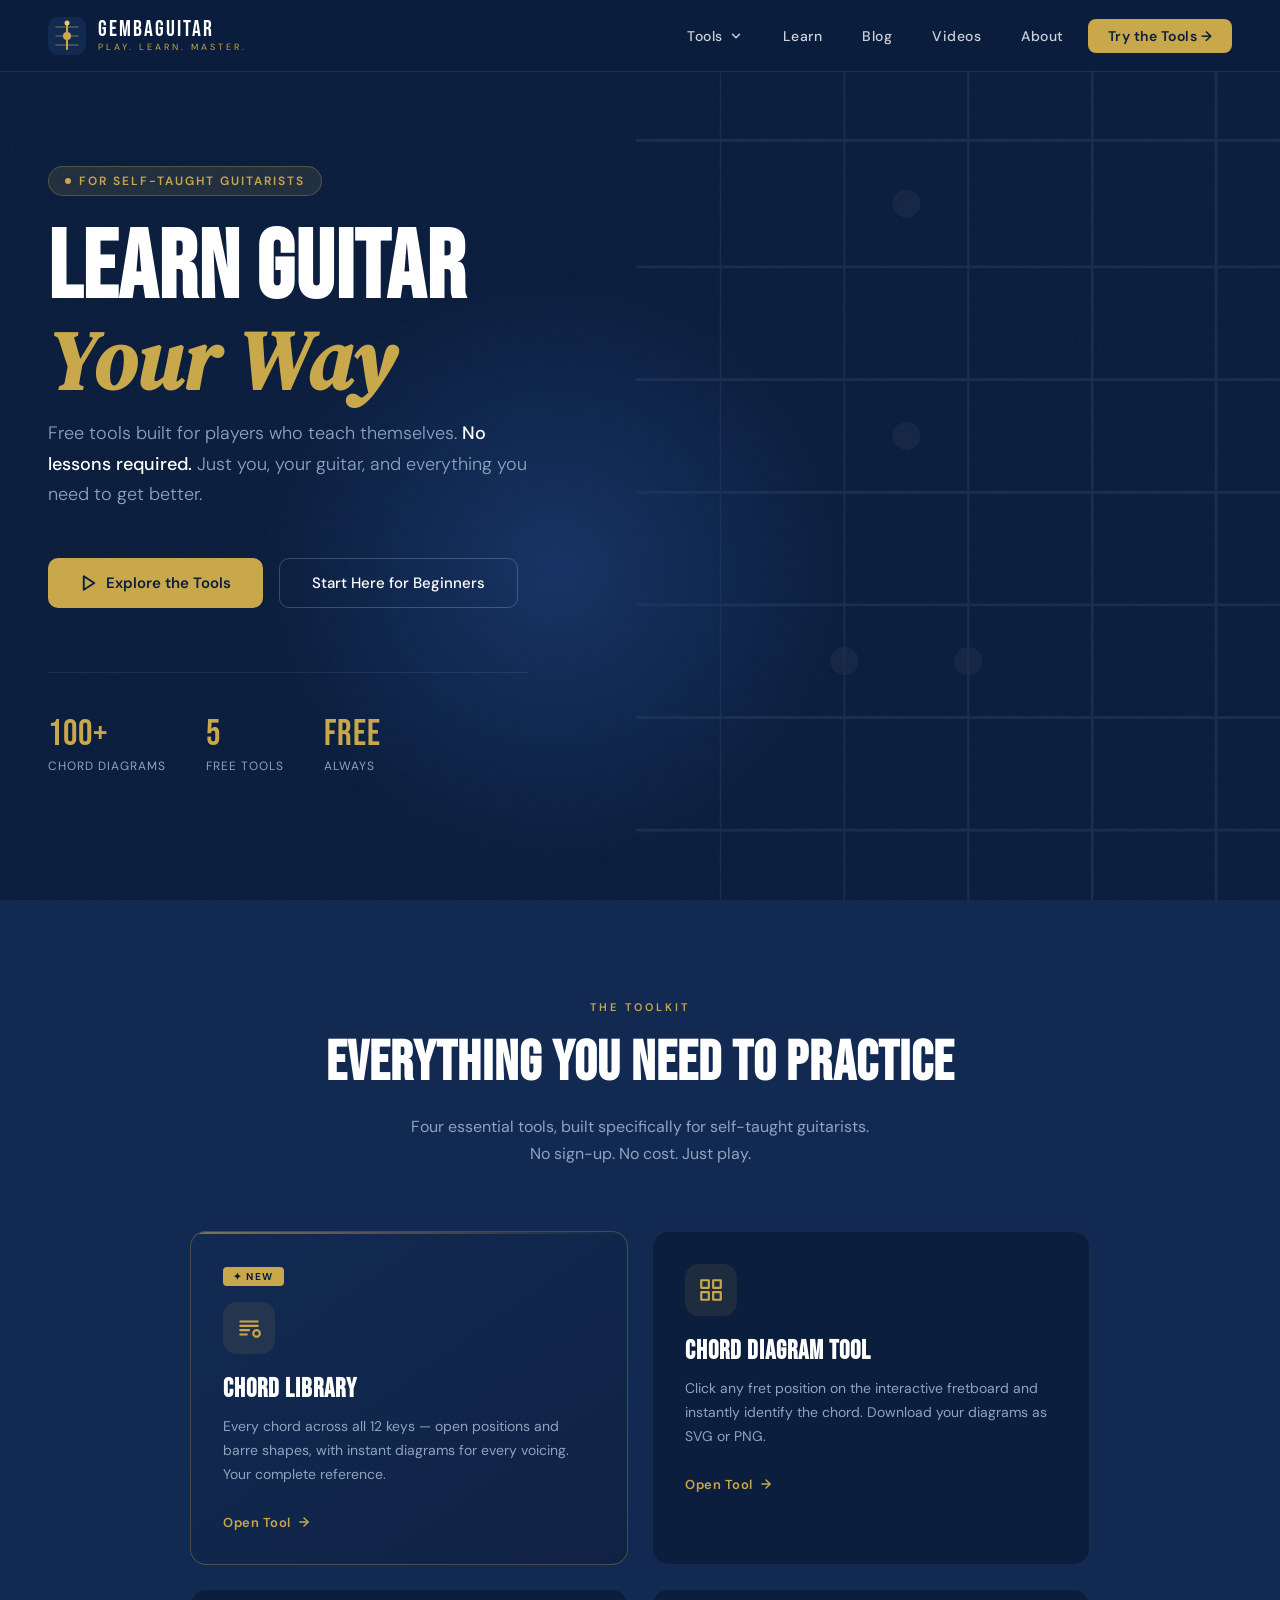
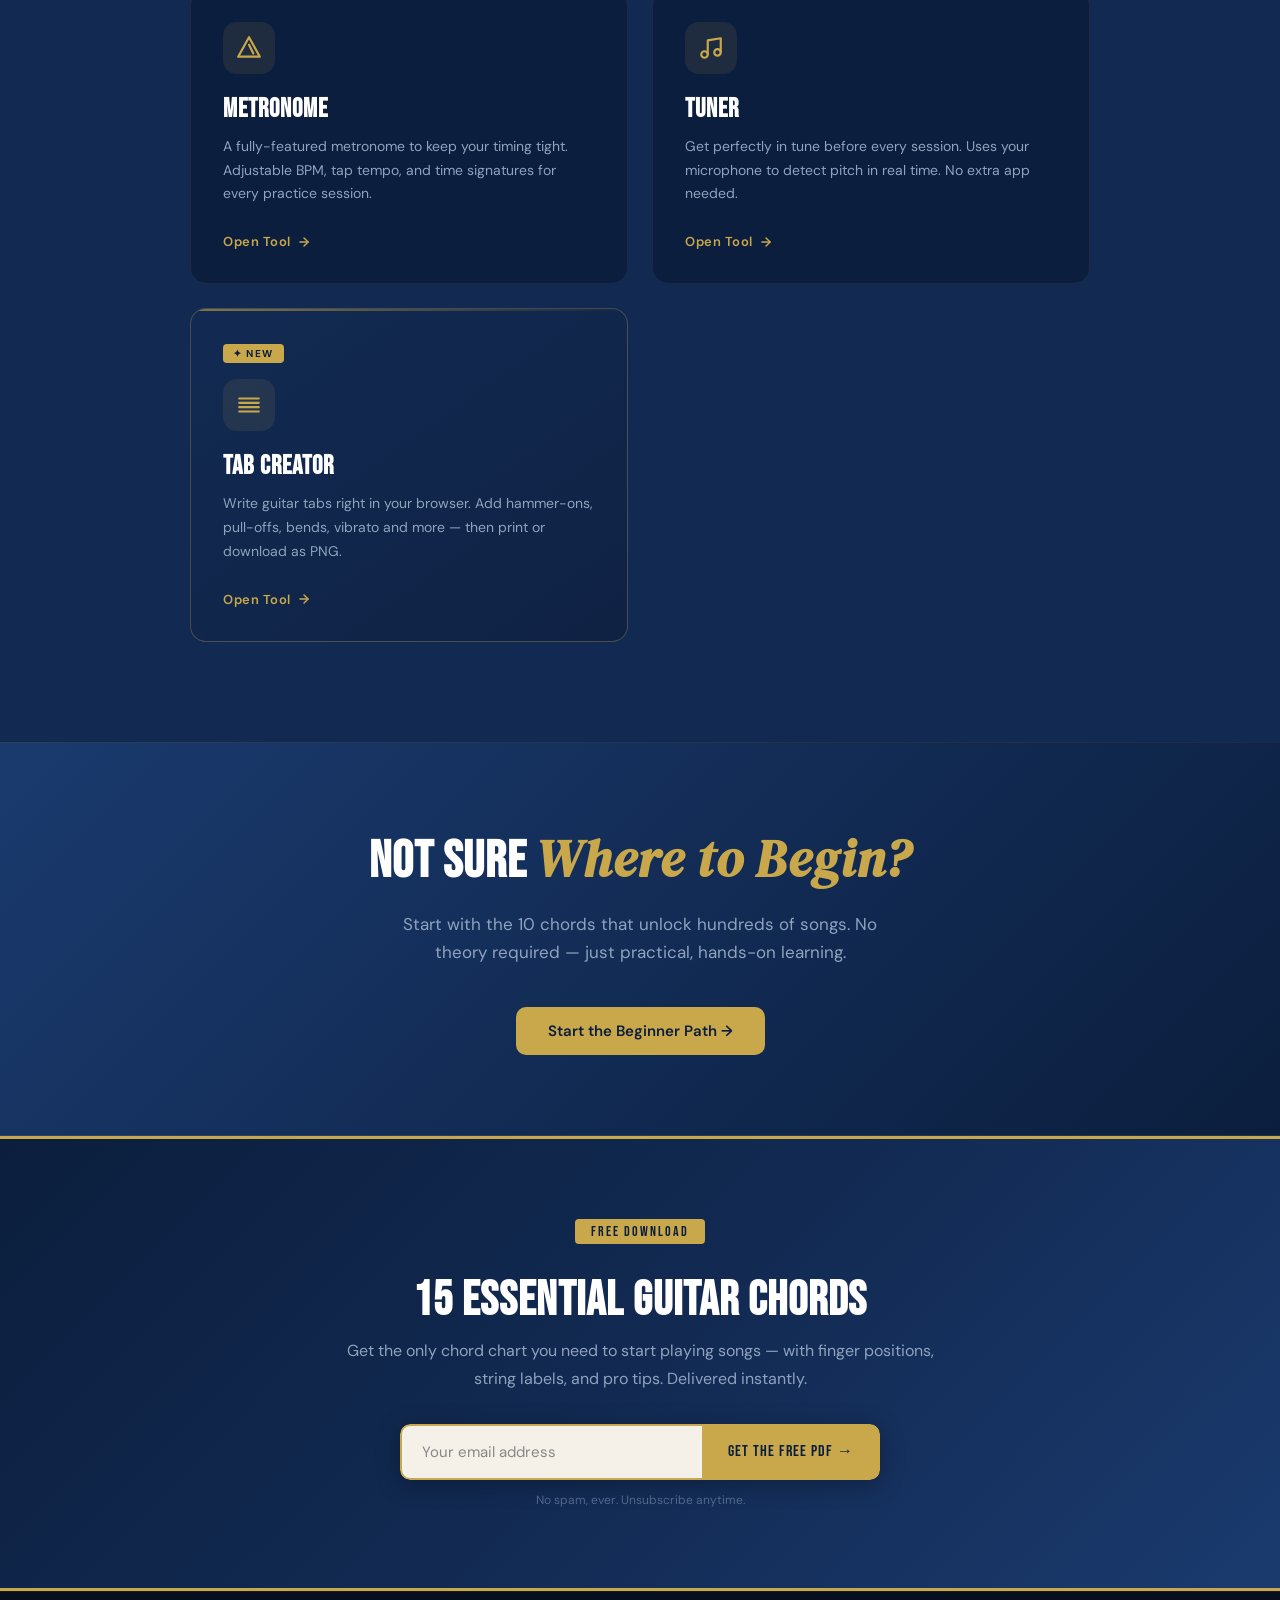
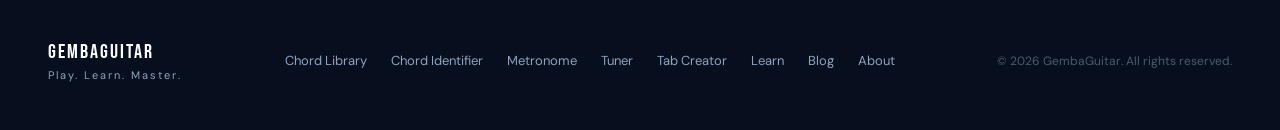
==== commit 431541b5: "add Tab Creator to homepage and site-wide nav - Homepage: new Tab Creator tool card (with New badge)" ====
--- a/index.html
+++ b/index.html
@@ -937,6 +937,17 @@
               <span>Get in tune fast</span>
             </div>
           </a>
+          <a href="/tab-creator">
+            <div class="dropdown-icon">
+              <svg viewBox="0 0 24 24" fill="none" stroke-width="2" stroke-linecap="round" stroke-linejoin="round">
+                <line x1="3" y1="6" x2="21" y2="6"/><line x1="3" y1="10" x2="21" y2="10"/><line x1="3" y1="14" x2="21" y2="14"/><line x1="3" y1="18" x2="21" y2="18"/>
+              </svg>
+            </div>
+            <div class="dropdown-label">
+              <strong>Tab Creator ✦ New</strong>
+              <span>Write and export guitar tabs</span>
+            </div>
+          </a>
         </div>
       </li>
       <li><a href="/learn">Learn</a></li>
@@ -1005,7 +1016,7 @@
           <span class="stat-label">Chord Diagrams</span>
         </div>
         <div class="stat">
-          <span class="stat-number">4</span>
+          <span class="stat-number">5</span>
           <span class="stat-label">Free Tools</span>
         </div>
         <div class="stat">
@@ -1083,6 +1094,23 @@
         </div>
         <h3>Tuner</h3>
         <p>Get perfectly in tune before every session. Uses your microphone to detect pitch in real time. No extra app needed.</p>
+        <span class="tool-link">
+          Open Tool
+          <svg viewBox="0 0 24 24" fill="none" stroke-width="2.5" stroke-linecap="round" stroke-linejoin="round">
+            <line x1="5" y1="12" x2="19" y2="12"/><polyline points="12 5 19 12 12 19"/>
+          </svg>
+        </span>
+      </a>
+
+      <a href="/tab-creator" class="tool-card tool-card-new">
+        <div class="new-badge">✦ New</div>
+        <div class="tool-icon">
+          <svg viewBox="0 0 24 24" fill="none" stroke-width="2" stroke-linecap="round" stroke-linejoin="round">
+            <line x1="3" y1="6" x2="21" y2="6"/><line x1="3" y1="10" x2="21" y2="10"/><line x1="3" y1="14" x2="21" y2="14"/><line x1="3" y1="18" x2="21" y2="18"/>
+          </svg>
+        </div>
+        <h3>Tab Creator</h3>
+        <p>Write guitar tabs right in your browser. Add hammer-ons, pull-offs, bends, vibrato and more — then print or download as PNG.</p>
         <span class="tool-link">
           Open Tool
           <svg viewBox="0 0 24 24" fill="none" stroke-width="2.5" stroke-linecap="round" stroke-linejoin="round">
@@ -1170,7 +1198,9 @@
       <a href="/chord-generator">Chord Identifier</a>
       <a href="/metronome">Metronome</a>
       <a href="/tuner">Tuner</a>
+      <a href="/tab-creator">Tab Creator</a>
       <a href="/learn">Learn</a>
+      <a href="/blog">Blog</a>
       <a href="/about">About</a>
     </div>
     <span class="footer-copy">© 2026 GembaGuitar. All rights reserved.</span>
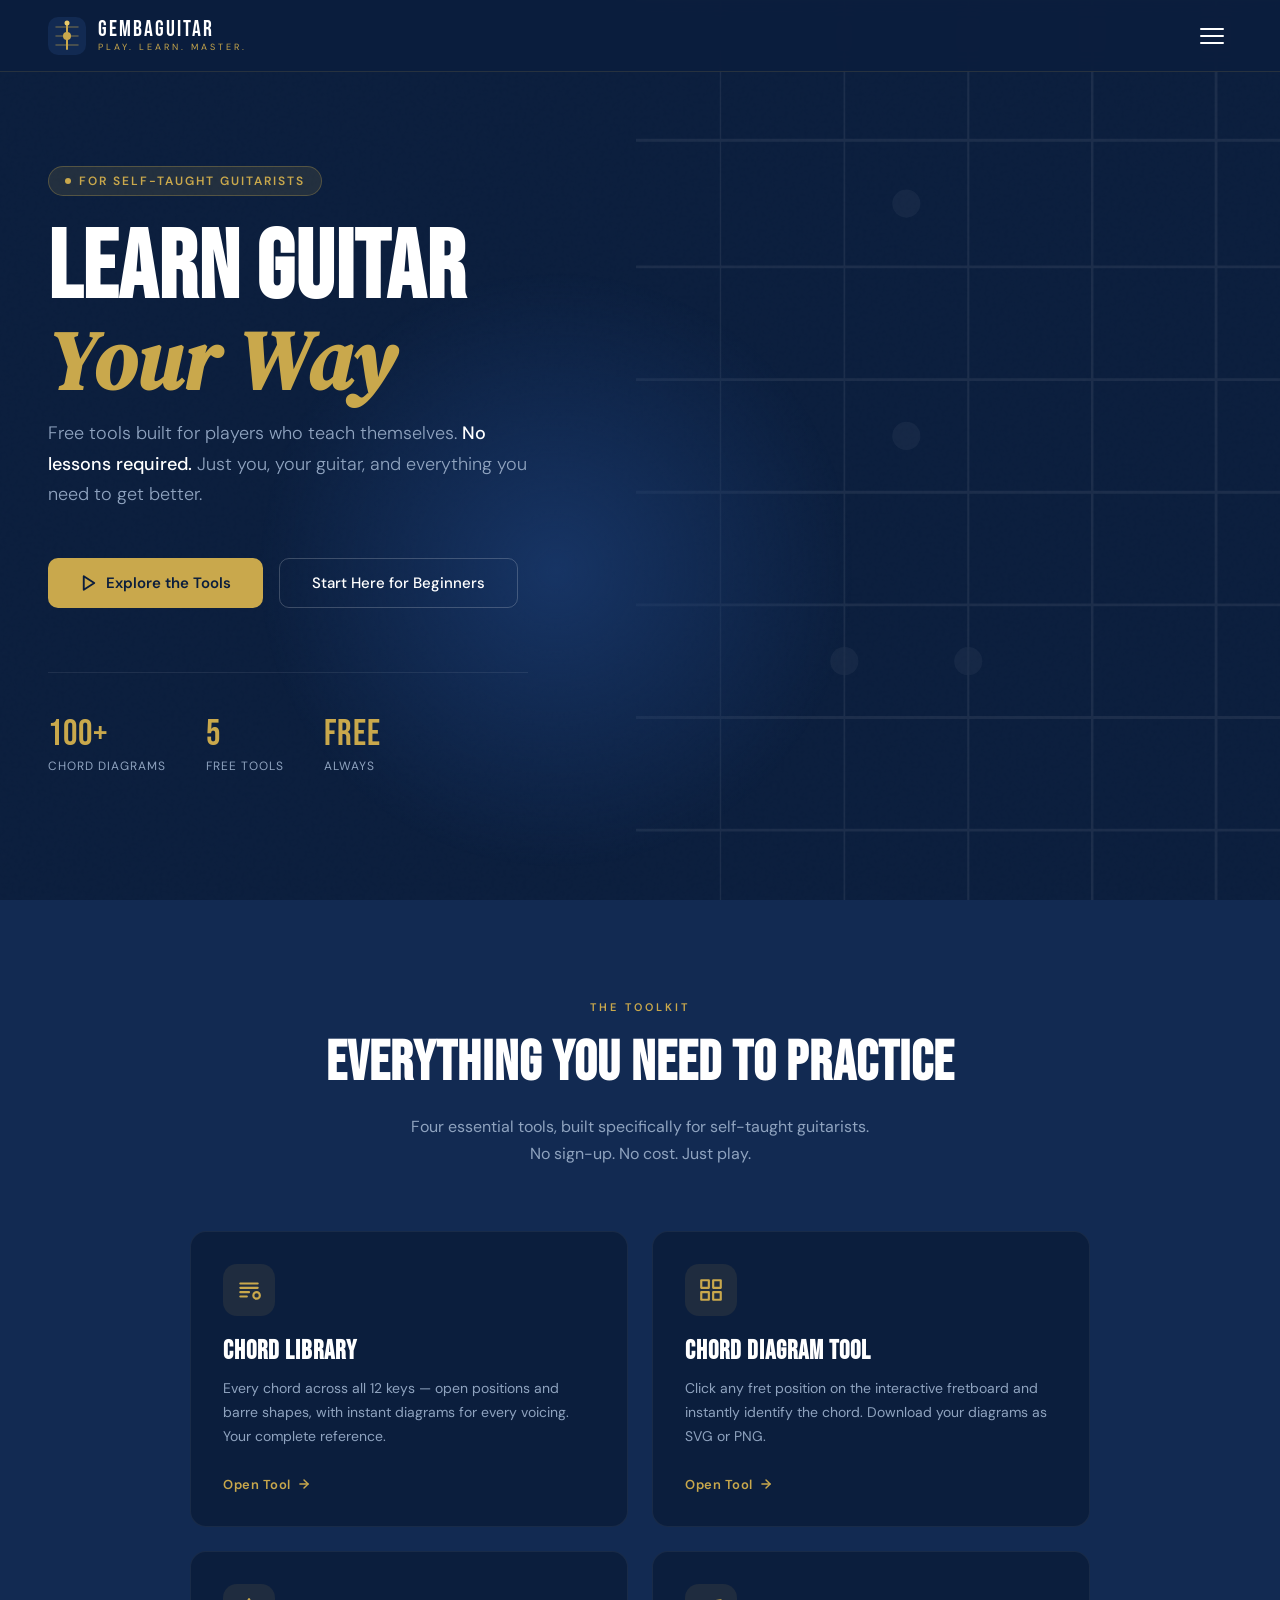
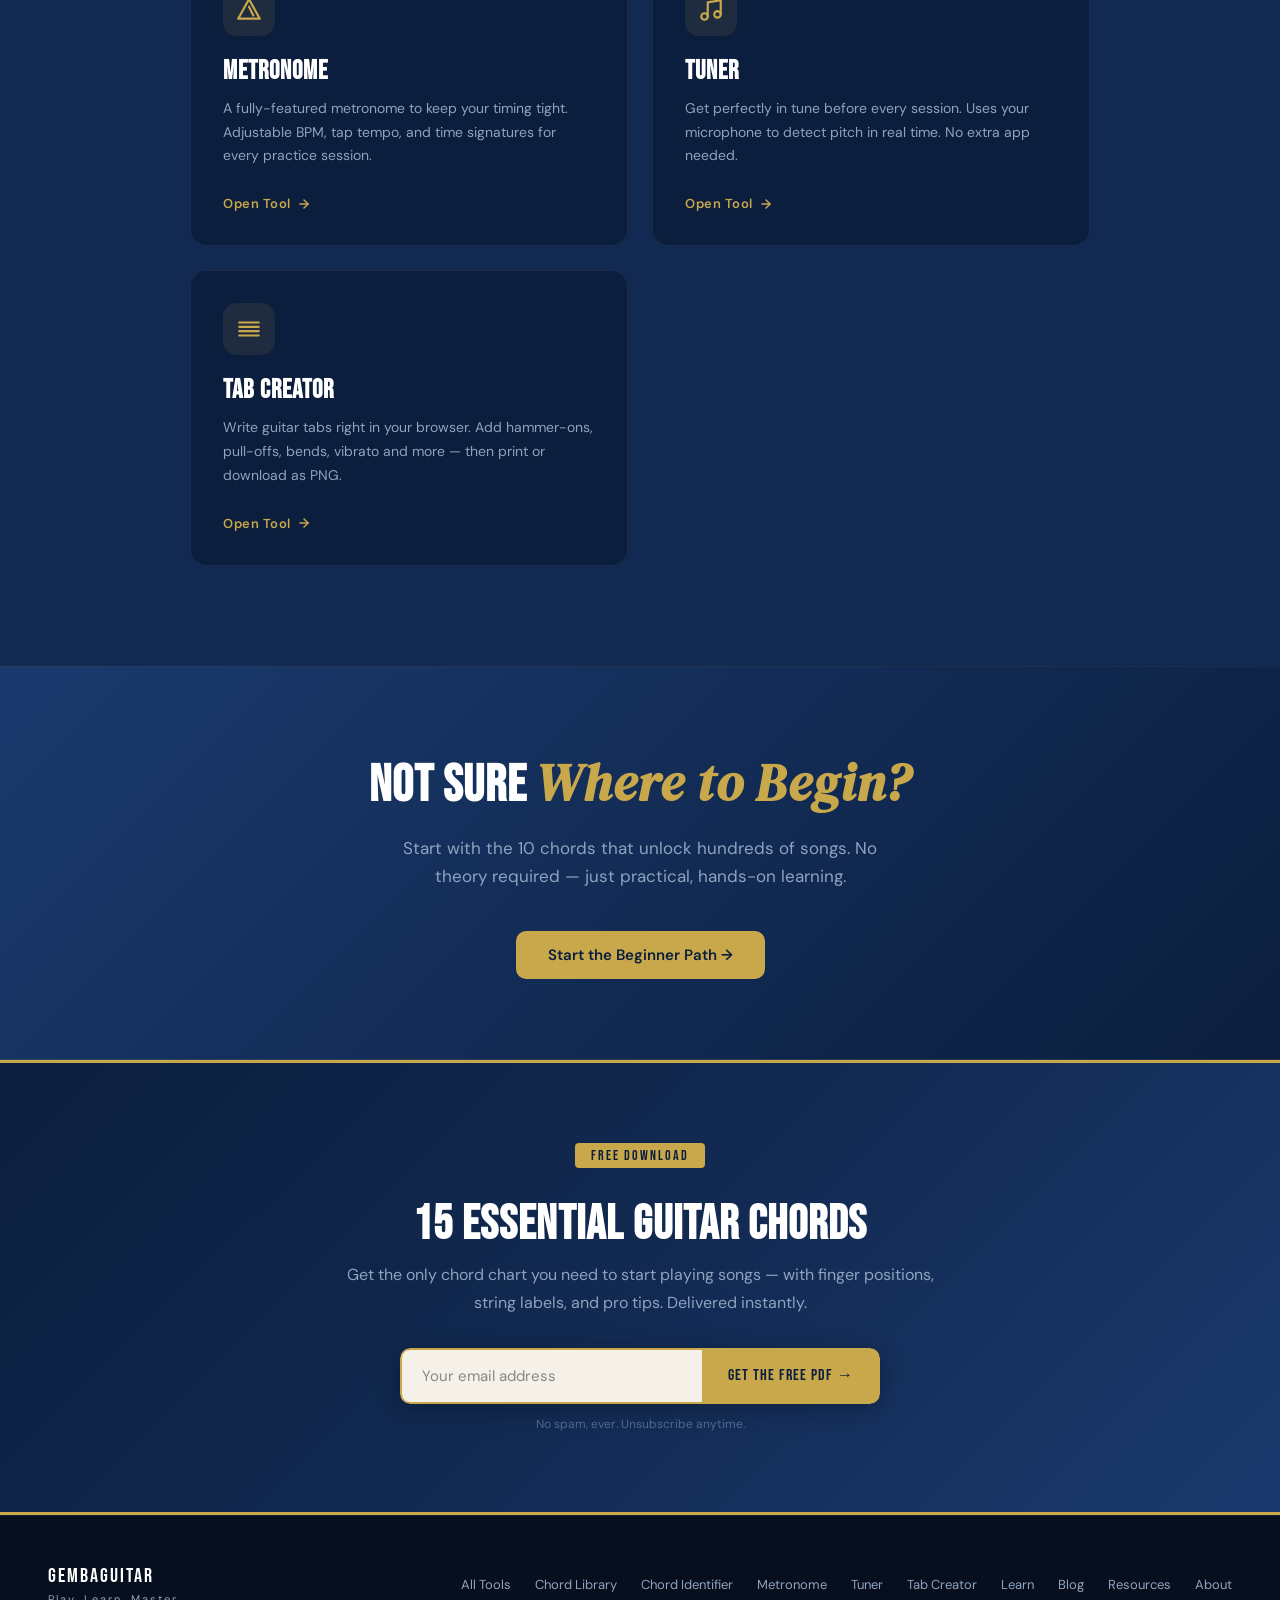
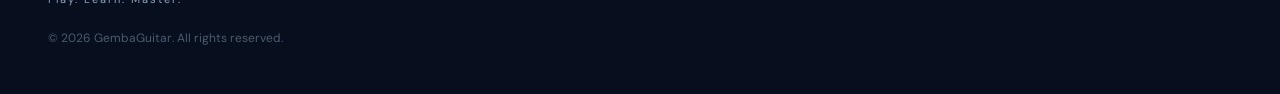
==== commit 451020bc: "add Tools and Resources pages, collapse nav into hamburger menu - new /tools page listing every tool" ====
--- a/index.html
+++ b/index.html
@@ -99,8 +99,9 @@
       margin-top: 2px;
     }
 
+    /* Links live in the hamburger drawer at every screen size */
     .nav-links {
-      display: flex;
+      display: none;
       align-items: center;
       gap: 8px;
       list-style: none;
@@ -236,7 +237,7 @@
 
     /* HAMBURGER */
     .hamburger {
-      display: none;
+      display: flex;
       flex-direction: column;
       gap: 5px;
       background: none;
@@ -565,30 +566,6 @@
       transform: translateX(4px);
     }
 
-    .tool-card-new {
-      border-color: rgba(201,168,76,0.3);
-      background: linear-gradient(145deg, #122a52 0%, #0f2244 100%);
-    }
-
-    .tool-card-new::before {
-      opacity: 0.6;
-    }
-
-    .new-badge {
-      display: inline-flex;
-      align-items: center;
-      gap: 5px;
-      background: var(--gold);
-      color: var(--navy);
-      font-size: 10px;
-      font-weight: 700;
-      letter-spacing: 1.5px;
-      text-transform: uppercase;
-      padding: 3px 10px;
-      border-radius: 4px;
-      margin-bottom: 16px;
-    }
-
     /* ── START HERE BANNER ── */
     .start-here {
       position: relative;
@@ -787,25 +764,32 @@
     .nav-links.open {
       display: flex !important;
       flex-direction: column;
+      align-items: stretch;
       position: fixed;
       top: 72px;
-      left: 0;
-      right: 0;
+      left: auto;
+      right: 48px;
+      width: min(300px, calc(100vw - 40px));
       background: rgba(11, 30, 61, 0.98);
       backdrop-filter: blur(16px);
-      border-bottom: 1px solid rgba(201, 168, 76, 0.15);
-      padding: 12px 20px 20px;
+      border: 1px solid rgba(201, 168, 76, 0.15);
+      border-top: none;
+      border-radius: 0 0 14px 14px;
+      padding: 12px 12px 16px;
       gap: 2px;
       z-index: 99;
       box-shadow: 0 16px 40px rgba(0,0,0,0.4);
     }
 
-    /* flatten the Tools dropdown inside mobile menu */
+    .nav-links.open > li { width: 100%; }
+
+    /* Tools dropdown becomes a collapsible submenu inside the drawer */
     .nav-links.open .dropdown {
+      display: none;
       position: static;
       opacity: 1;
       pointer-events: all;
-      transform: none;
+      transform: none !important;
       background: rgba(255,255,255,0.04);
       border: 1px solid rgba(255,255,255,0.06);
       border-radius: 10px;
@@ -815,9 +799,26 @@
       min-width: unset;
     }
 
+    .nav-links.open .dropdown.sub-open {
+      display: block;
+    }
+
+    .nav-links.open .dropdown a {
+      padding: 8px 10px;
+      gap: 10px;
+    }
+
     .nav-links.open > li > button {
       width: 100%;
       justify-content: space-between;
+    }
+
+    .nav-links.open > li > button.sub-open {
+      color: var(--gold-light);
+    }
+
+    .nav-links.open > li > button.sub-open .chevron {
+      transform: rotate(180deg);
     }
 
     /* hamburger → X animation */
@@ -827,9 +828,7 @@
 
     @media (max-width: 768px) {
       nav { padding: 0 20px; }
-
-      .nav-links { display: none; }
-      .hamburger { display: flex; }
+      .nav-links.open { right: 20px; }
 
       .hero { padding: 100px 24px 60px; }
       .hero-stats { gap: 24px; }
@@ -899,7 +898,7 @@
               </svg>
             </div>
             <div class="dropdown-label">
-              <strong>Chord Library ✦ New</strong>
+              <strong>Chord Library</strong>
               <span>All 12 keys, 3 voicings each</span>
             </div>
           </a>
@@ -944,7 +943,7 @@
               </svg>
             </div>
             <div class="dropdown-label">
-              <strong>Tab Creator ✦ New</strong>
+              <strong>Tab Creator</strong>
               <span>Write and export guitar tabs</span>
             </div>
           </a>
@@ -952,9 +951,10 @@
       </li>
       <li><a href="/learn">Learn</a></li>
       <li><a href="/blog">Blog</a></li>
+      <li><a href="/resources">Resources</a></li>
       <li><a href="/videos">Videos</a></li>
       <li><a href="/about">About</a></li>
-      <li><a href="/chord-generator" class="nav-cta">Try the Tools →</a></li>
+      <li><a href="/tools" class="nav-cta">Try the Tools →</a></li>
     </ul>
 
     <button class="hamburger" aria-label="Menu">
@@ -1000,7 +1000,7 @@
         <strong>No lessons required.</strong> Just you, your guitar, and everything you need to get better.
       </p>
       <div class="hero-actions">
-        <a href="/chord-generator" class="btn-primary">
+        <a href="/tools" class="btn-primary">
           <svg width="18" height="18" viewBox="0 0 24 24" fill="none" stroke="currentColor" stroke-width="2.5" stroke-linecap="round" stroke-linejoin="round">
             <polygon points="5 3 19 12 5 21 5 3"/>
           </svg>
@@ -1036,8 +1036,7 @@
     </div>
     <div class="tools-grid">
 
-      <a href="/chord-lookup" class="tool-card tool-card-new">
-        <div class="new-badge">✦ New</div>
+      <a href="/chord-lookup" class="tool-card">
         <div class="tool-icon">
           <svg viewBox="0 0 24 24" fill="none" stroke-width="2" stroke-linecap="round" stroke-linejoin="round">
             <path d="M4 6h16M4 10h16M4 14h8M4 18h6"/><circle cx="19" cy="17" r="3"/>
@@ -1102,8 +1101,7 @@
         </span>
       </a>
 
-      <a href="/tab-creator" class="tool-card tool-card-new">
-        <div class="new-badge">✦ New</div>
+      <a href="/tab-creator" class="tool-card">
         <div class="tool-icon">
           <svg viewBox="0 0 24 24" fill="none" stroke-width="2" stroke-linecap="round" stroke-linejoin="round">
             <line x1="3" y1="6" x2="21" y2="6"/><line x1="3" y1="10" x2="21" y2="10"/><line x1="3" y1="14" x2="21" y2="14"/><line x1="3" y1="18" x2="21" y2="18"/>
@@ -1194,6 +1192,7 @@
       <span>Play. Learn. Master.</span>
     </div>
     <div class="footer-links">
+      <a href="/tools">All Tools</a>
       <a href="/chord-lookup">Chord Library</a>
       <a href="/chord-generator">Chord Identifier</a>
       <a href="/metronome">Metronome</a>
@@ -1201,6 +1200,7 @@
       <a href="/tab-creator">Tab Creator</a>
       <a href="/learn">Learn</a>
       <a href="/blog">Blog</a>
+      <a href="/resources">Resources</a>
       <a href="/about">About</a>
     </div>
     <span class="footer-copy">© 2026 GembaGuitar. All rights reserved.</span>
@@ -1226,6 +1226,21 @@
           hamburger.classList.remove('open');
           hamburger.setAttribute('aria-expanded', false);
         }
+      });
+
+      // Tools becomes a collapsible submenu inside the drawer
+      navLinks.querySelectorAll('li > button').forEach(function (btn) {
+        const dropdown = btn.parentElement.querySelector('.dropdown');
+        if (!dropdown) return;
+
+        btn.setAttribute('aria-expanded', false);
+
+        btn.addEventListener('click', function (e) {
+          e.stopPropagation();
+          const isOpen = dropdown.classList.toggle('sub-open');
+          btn.classList.toggle('sub-open', isOpen);
+          btn.setAttribute('aria-expanded', isOpen);
+        });
       });
 
       // Close menu when a link is clicked
